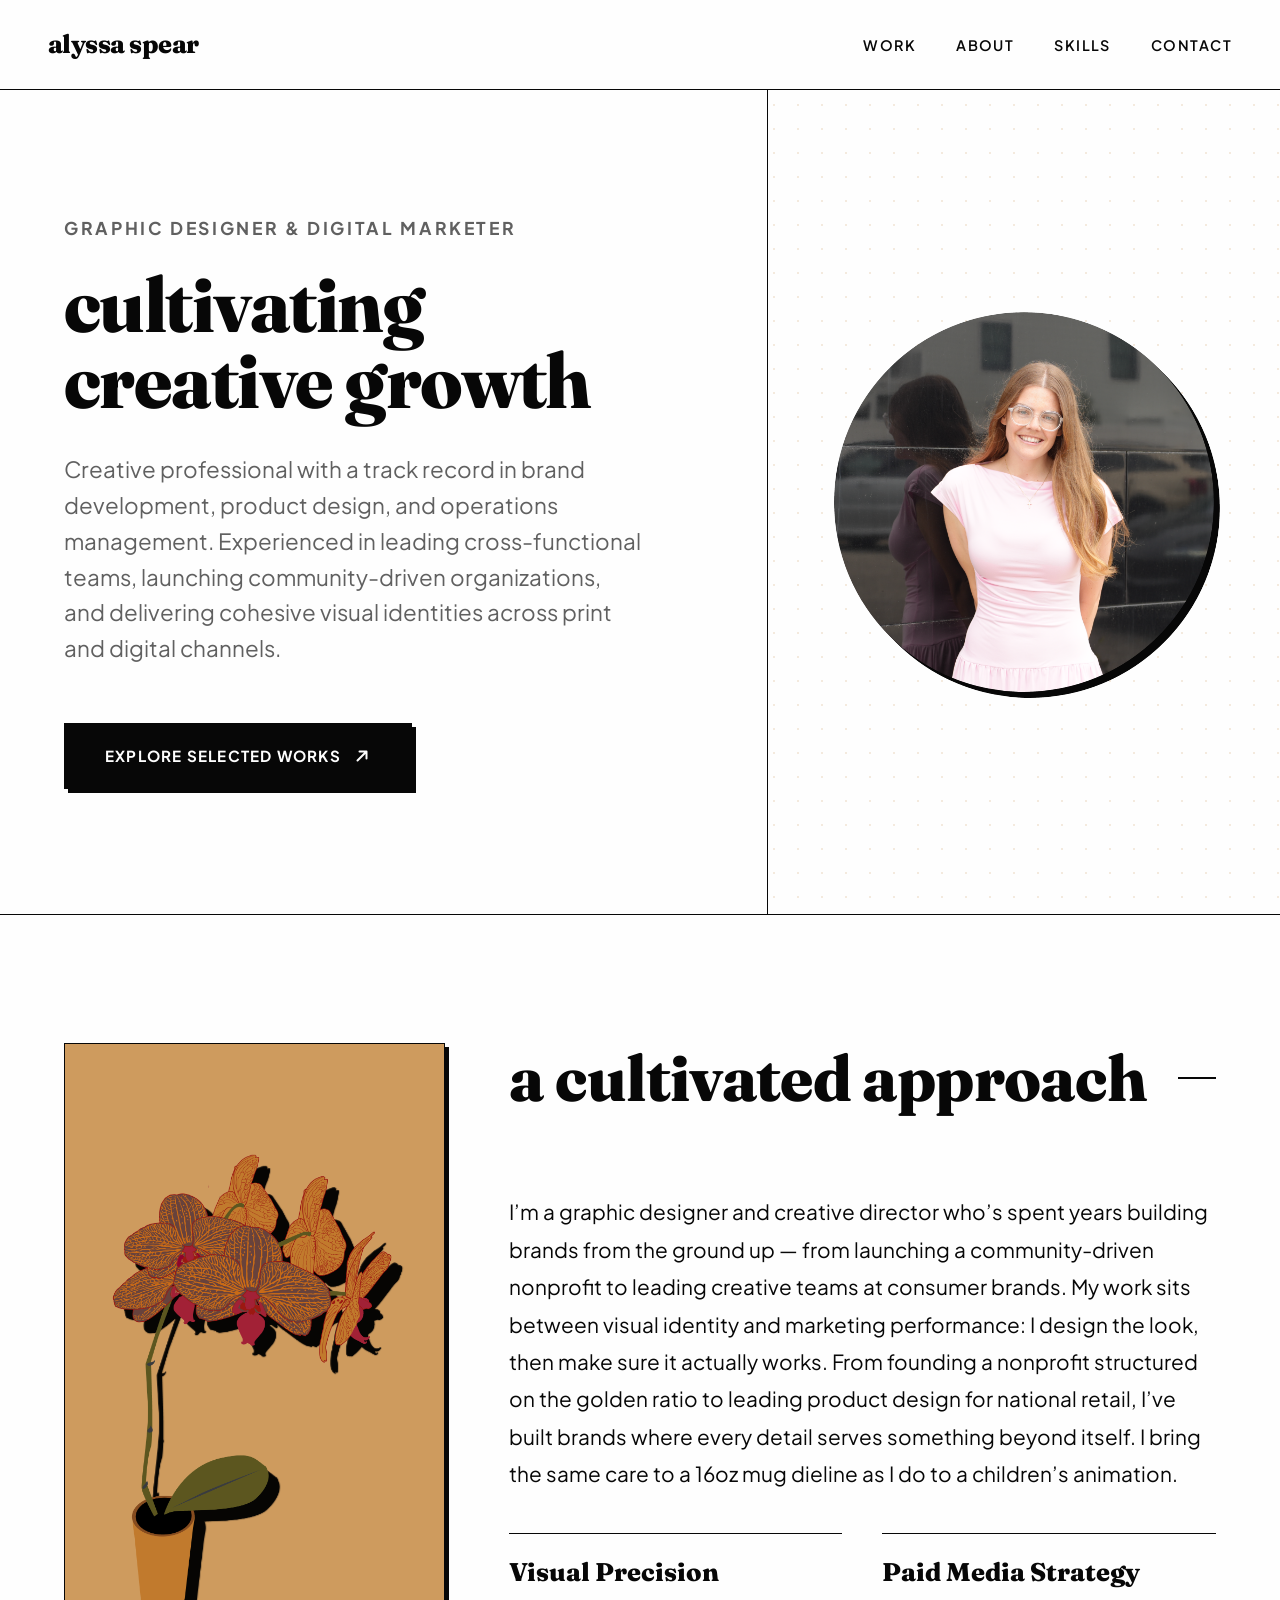
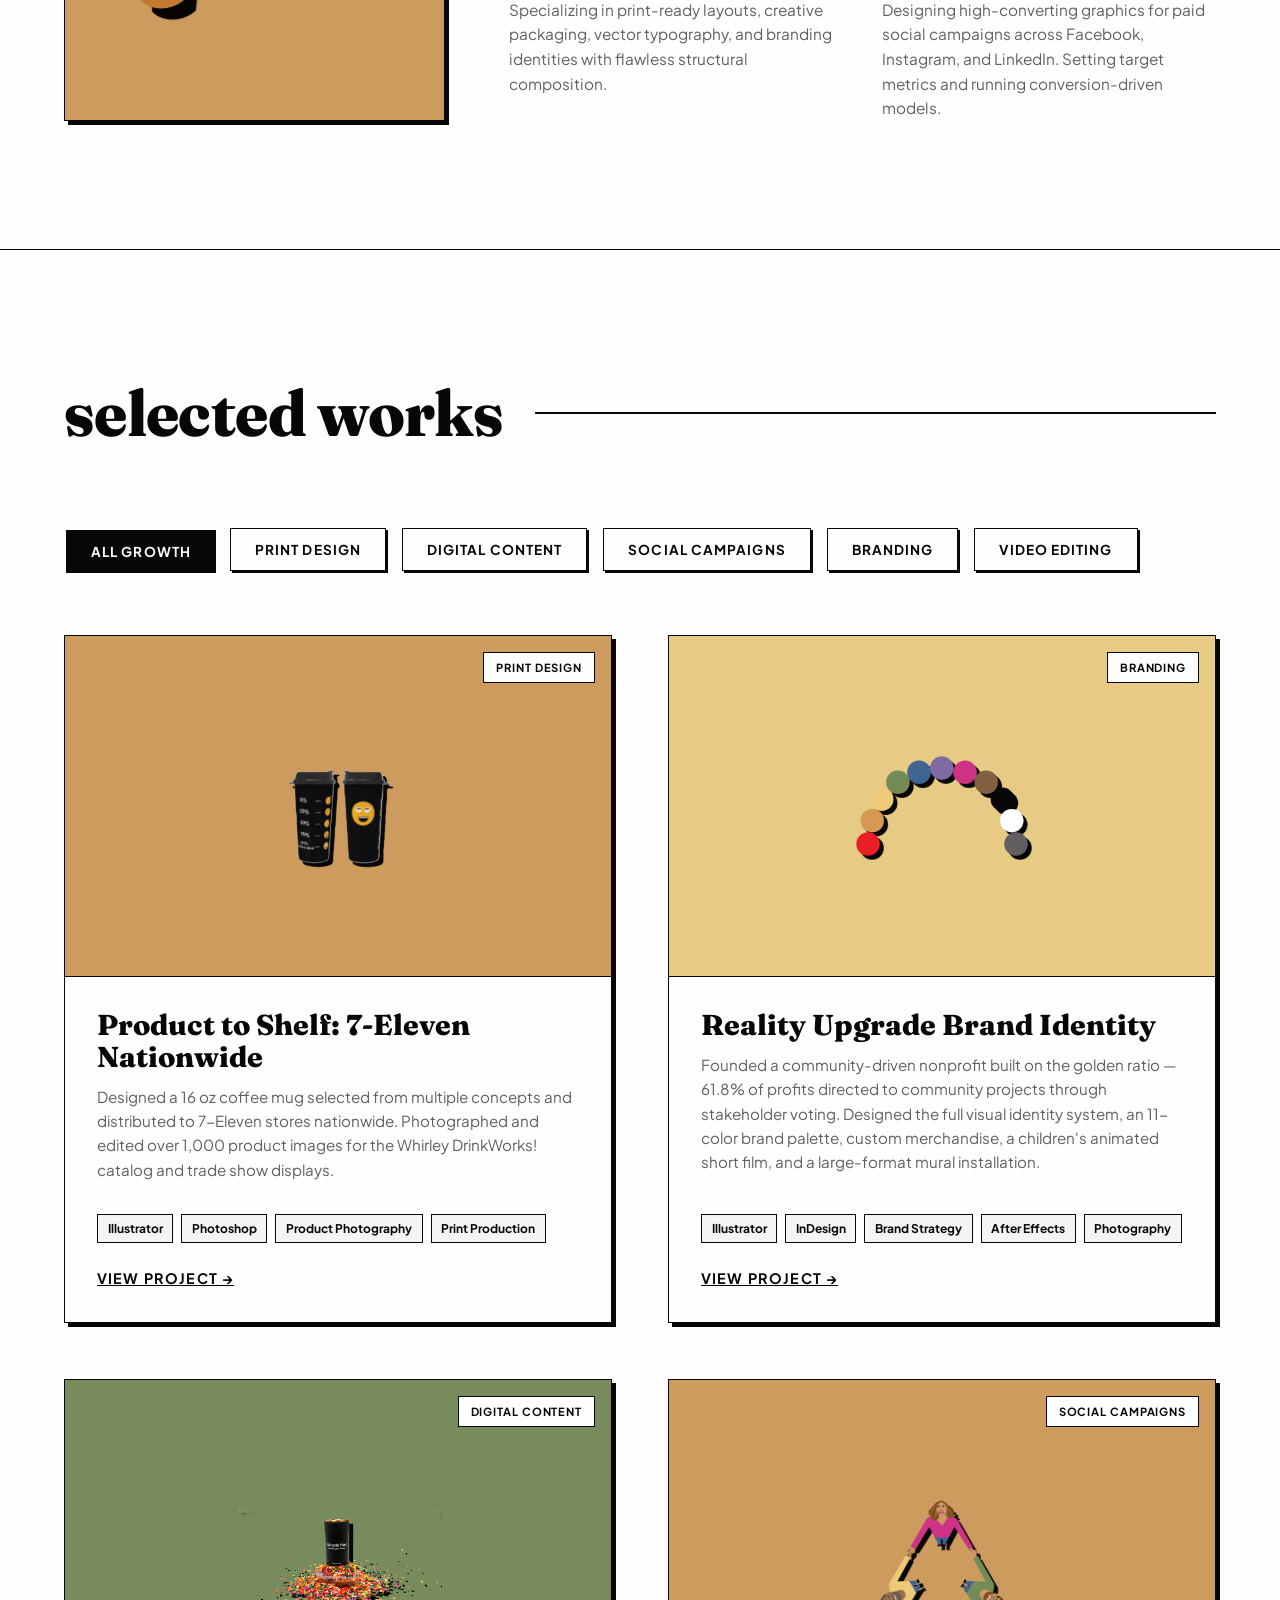
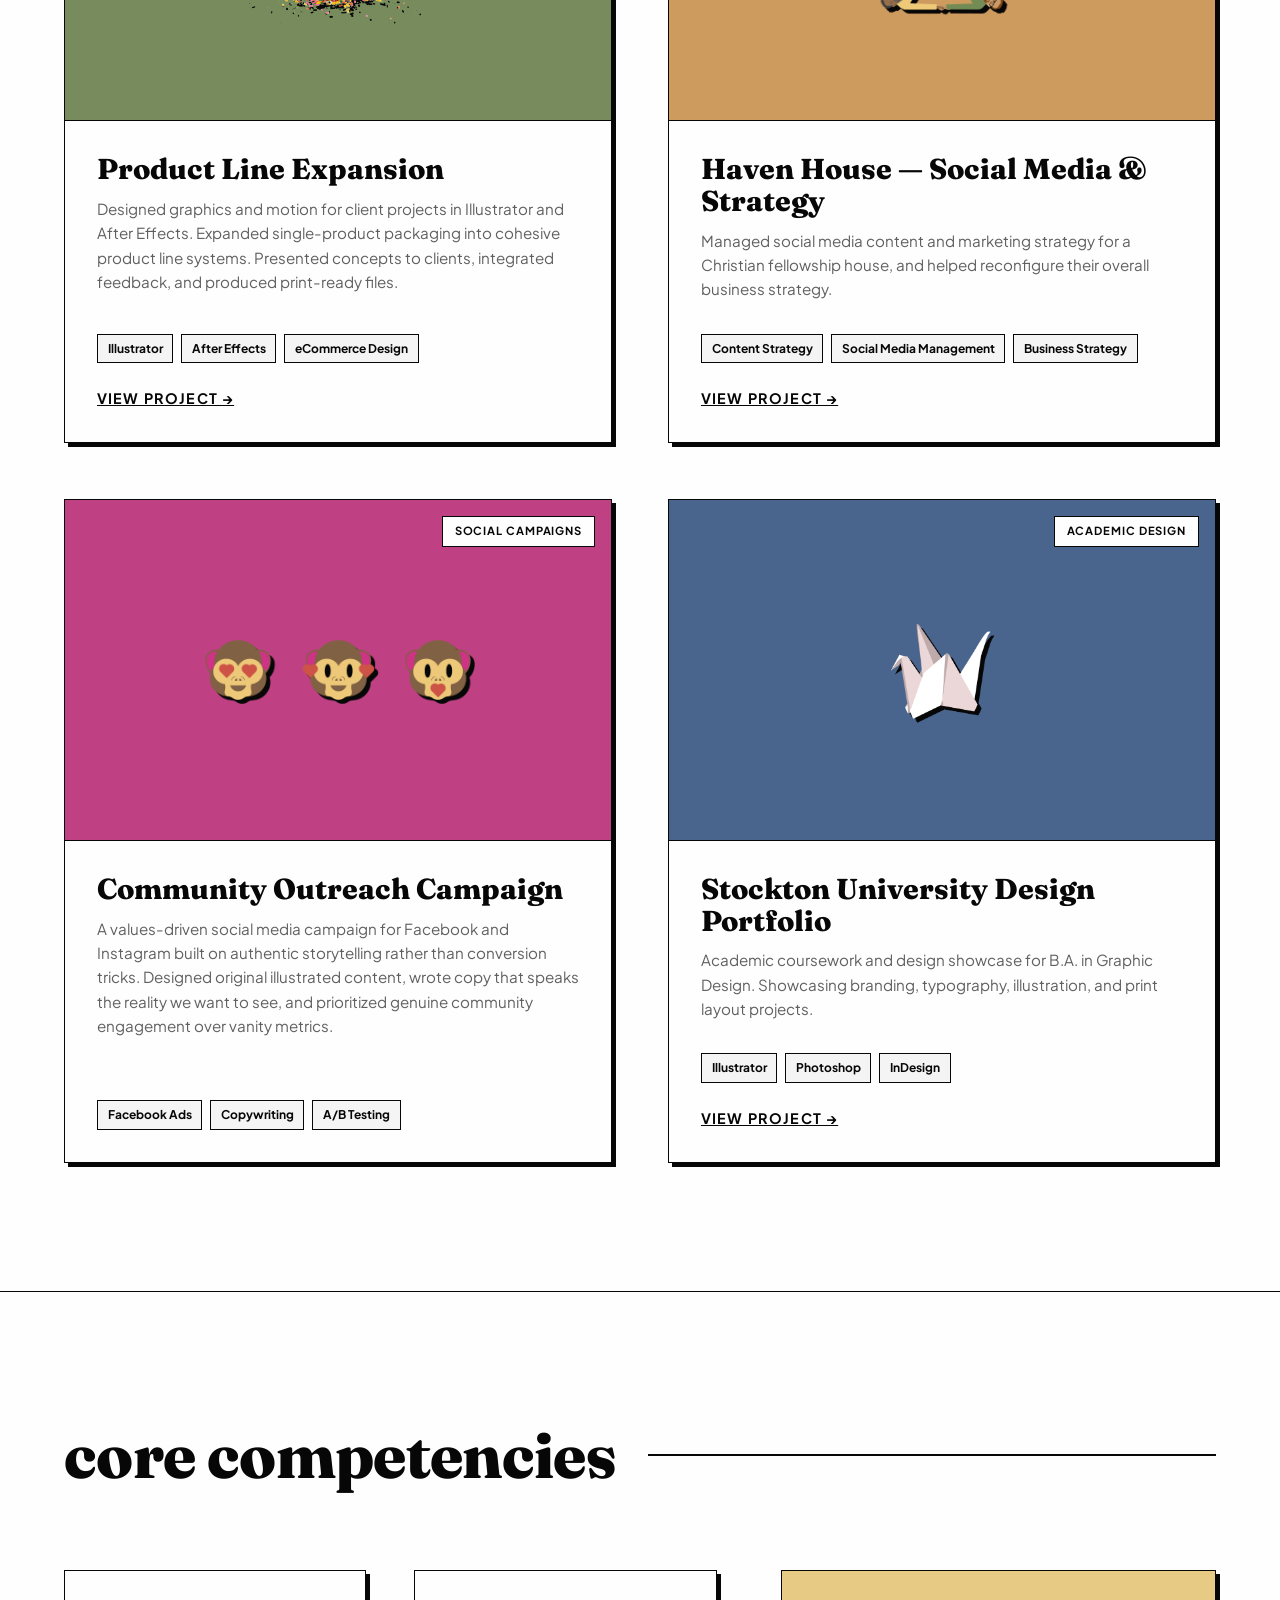
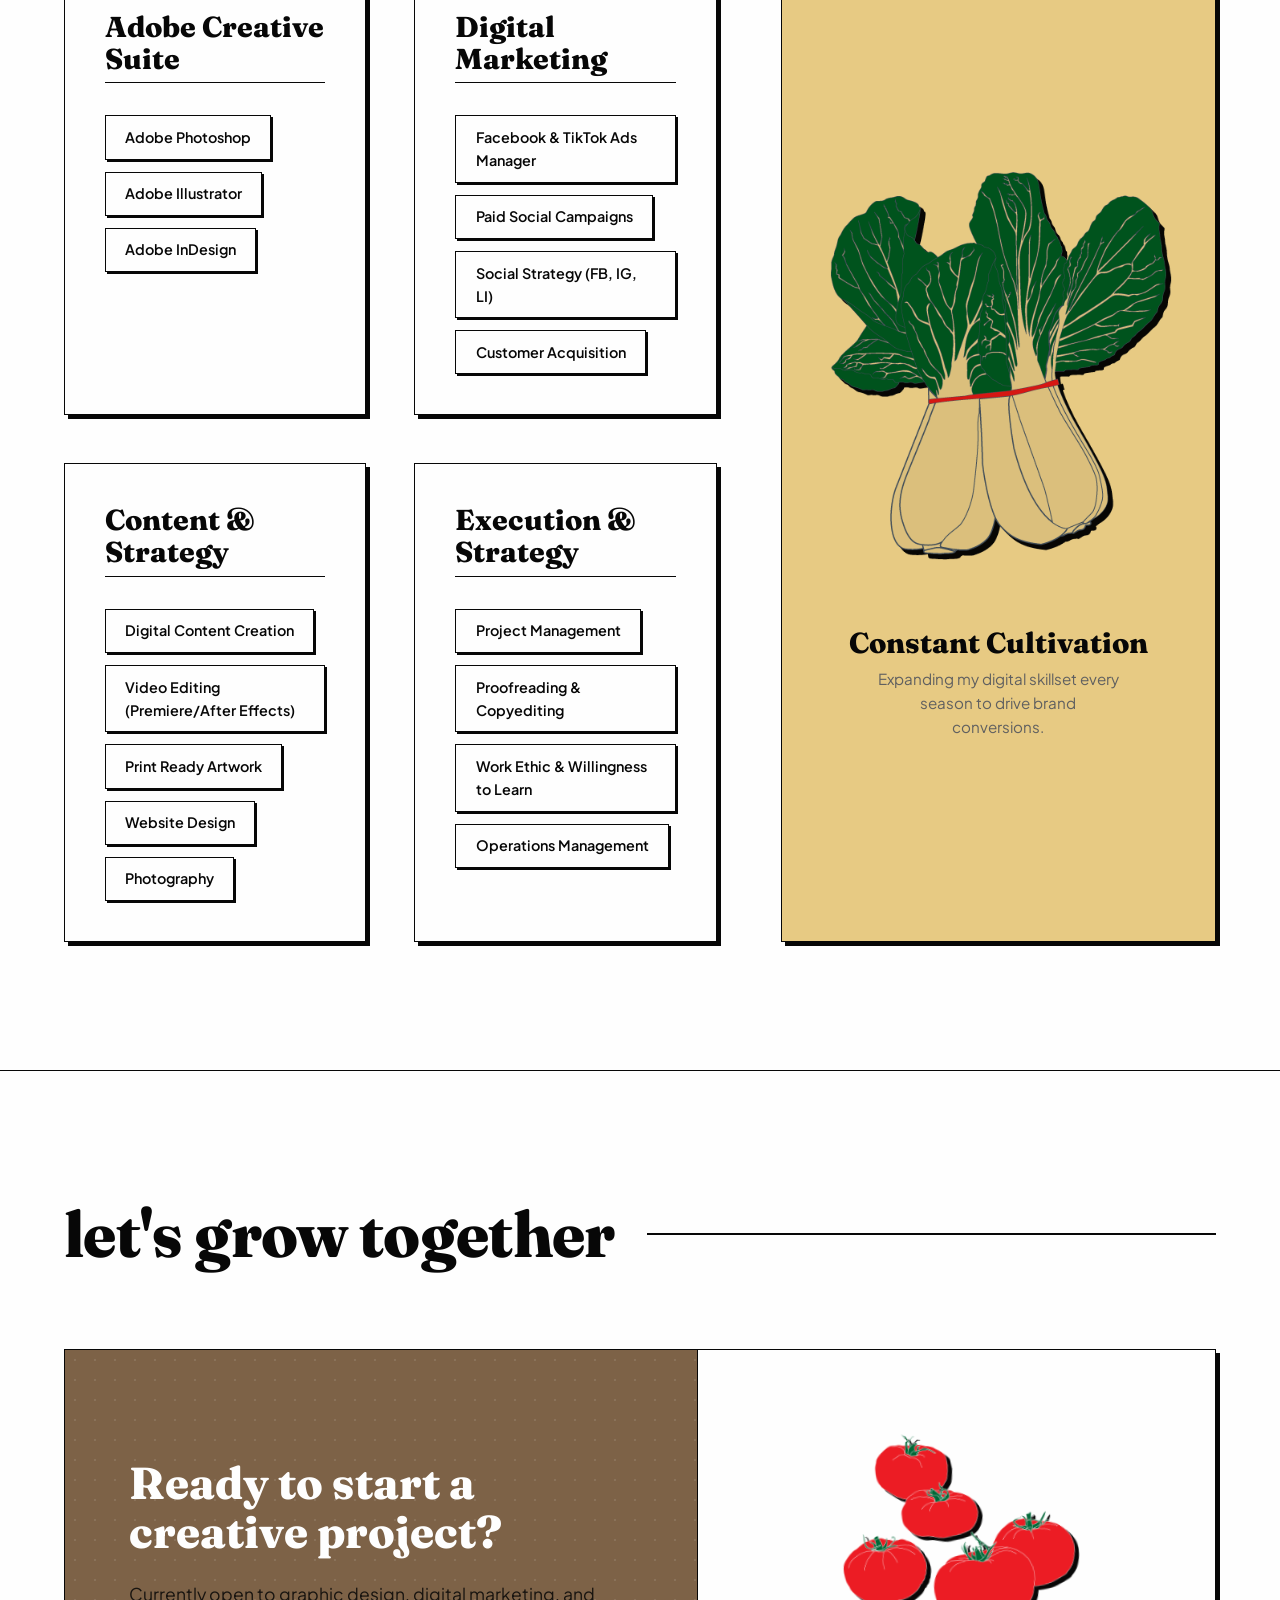
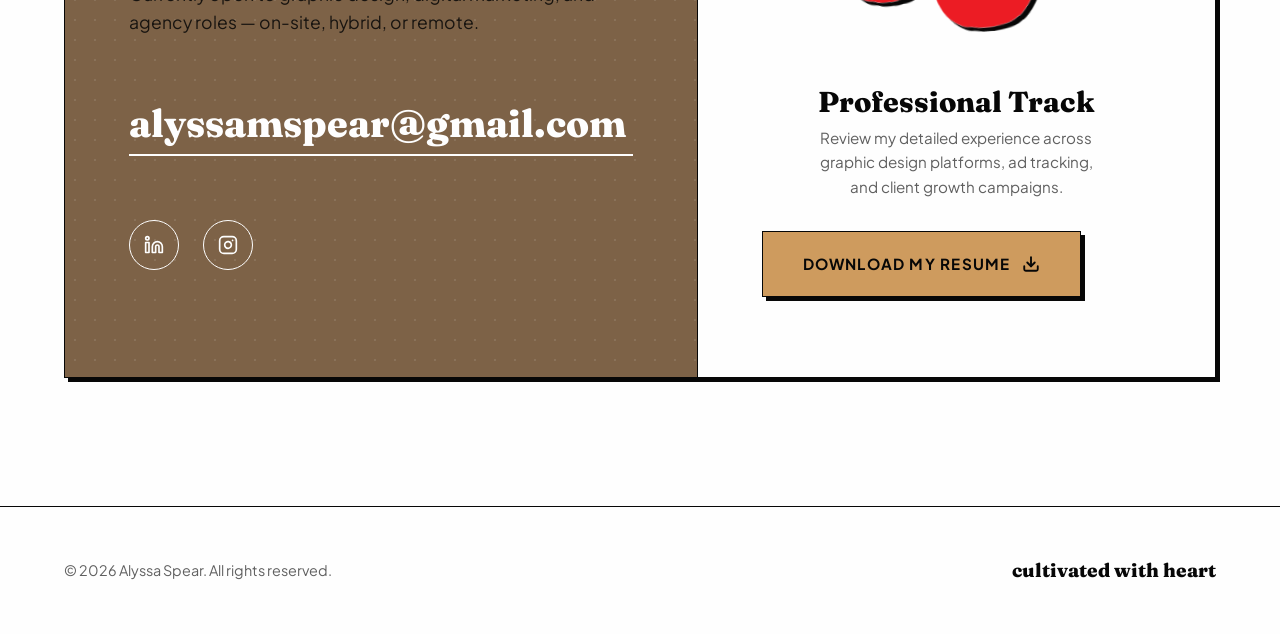
==== index.html @ 59e5ee9f "Update index.html" ====
<!DOCTYPE html>
<html lang="en">
<head>
    <link rel="icon" type="image/png+xml" href="images/favcon_a.png">
    <meta charset="UTF-8">
    <meta name="viewport" content="width=device-width, initial-scale=1.0">
    <title>Alyssa Spear — Graphic Designer & Digital Marketer</title>
    <meta name="description" content="Alyssa Spear is a professional Graphic Designer and Creative Director specializing in Adobe Creative Suite, paid social, brand development, and operations management.">
    <!-- Stylesheet -->
    <link rel="stylesheet" href="styles.css">
</head>
<body>

    <!-- STICKY HEADER -->
    <header class="header">
        <a href="#" class="logo-link" id="logo">
            <span class="logo-text">alyssa spear</span>
        </a>
        <nav>
            <ul class="nav-menu">
                <li><a href="#work" class="nav-link">Work</a></li>
                <li><a href="#about" class="nav-link">About</a></li>
                <li><a href="#skills" class="nav-link">Skills</a></li>
                <li><a href="#contact" class="nav-link">Contact</a></li>
            </ul>
        </nav>
    </header>

    <main>
        
        <!-- HERO / LANDING SECTION -->
        <section class="hero" id="home">
            <div class="hero-content">
                <p class="hero-subtitle">Graphic Designer & Digital Marketer</p>
                <h1 class="hero-title">cultivating creative growth</h1>
                <p class="hero-tagline">
                    Creative professional with a track record in brand development, product design, and operations management. Experienced in leading cross-functional teams, launching community-driven organizations, and delivering cohesive visual identities across print and digital channels.
                </p>
                <a href="#work" class="btn" id="hero-cta-btn">
                    Explore Selected Works
                    <svg width="18" height="18" viewBox="0 0 18 18" fill="none" xmlns="http://www.w3.org/2000/svg">
                        <path d="M4.5 13.5L13.5 4.5M13.5 4.5H6.5M13.5 4.5V11.5" stroke="currentColor" stroke-width="2" stroke-linecap="round" stroke-linejoin="round"/>
                    </svg>
                </a>
            </div>
            
            <div class="hero-visual">
                <!-- HERO ILLUSTRATION: Centered Headshot -->
                <img src="images/headshot_may_28th.png" alt="Alyssa Spear Headshot" class="brand-image hero-headshot">
            </div>
        </section>

        <!-- ABOUT SECTION -->
        <section class="section about" id="about">
            <div class="about-graphic-container">
                <!-- SWISS CHARD ILLUSTRATION: Brand Asset -->
                <img src="images/Reality Upgrade/orange_orchid_.png" alt="Orchid botanical illustration" class="brand-image about-orchid">
            </div>
            
            <div class="about-content">
                <div class="section-title-wrap">
                    <h2 class="section-title">a cultivated approach</h2>
                    <div class="section-divider"></div>
                </div>
                <p class="about-bio">
         I’m a graphic designer and creative director who’s spent years building brands from the ground up — from launching a community-driven nonprofit to leading creative teams at consumer brands. My work sits between visual identity and marketing performance: I design the look, then make sure it actually works. From founding a nonprofit structured on the golden ratio to leading product design for national retail, I’ve built brands where every detail serves something beyond itself. I bring the same care to a 16oz mug dieline as I do to a children’s animation.
                </p>
                
                <div class="about-details">
                    <div class="about-pillar">
                        <h3 class="about-pillar-title">Visual Precision</h3>
                        <p>Specializing in print-ready layouts, creative packaging, vector typography, and branding identities with flawless structural composition.</p>
                    </div>
                    <div class="about-pillar">
                        <h3 class="about-pillar-title">Paid Media Strategy</h3>
                        <p>Designing high-converting graphics for paid social campaigns across Facebook, Instagram, and LinkedIn. Setting target metrics and running conversion-driven models.</p>
                    </div>
                </div>
            </div>
        </section>

        <!-- PORTFOLIO/WORK GALLERY SECTION -->
        <section class="section" id="work">
            <div class="section-title-wrap">
                <h2 class="section-title">selected works</h2>
                <div class="section-divider"></div>
            </div>

            <!-- FILTER BUTTONS -->
            <div class="gallery-filters">
                <button class="filter-btn active" data-filter="all">All Growth</button>
                <button class="filter-btn" data-filter="print">Print Design</button>
                <button class="filter-btn" data-filter="digital">Digital Content</button>
                <button class="filter-btn" data-filter="social">Social Campaigns</button>
                <button class="filter-btn" data-filter="branding">Branding</button>
                <button class="filter-btn" data-filter="video">Video Editing</button>
            </div>

            <!-- GALLERY GRID -->
            <div class="portfolio-grid" id="portfolio-grid">
                
                <!-- Project 1: Whirley -->
                <a href="whirley.html" class="project-card" data-category="print">
                    <div class="project-thumbnail-wrap">
                        <span class="project-card-badge">Print Design</span>
                        <div class="project-fallback-img" style="background-color: var(--color-tan);">
                            <img src="images/Whirley/whirley_mugs.png" alt="7-Eleven Whirley Mugs" style="max-height: 140px; width: auto;">
                        </div>
                    </div>
                    <div class="project-meta">
                        <h3 class="project-title">Product to Shelf: 7-Eleven Nationwide</h3>
                        <p class="project-desc">Designed a 16 oz coffee mug selected from multiple concepts and distributed to 7-Eleven stores nationwide. Photographed and edited over 1,000 product images for the Whirley DrinkWorks! catalog and trade show displays.</p>
                        <div class="project-tools">
                            <span class="tool-tag">Illustrator</span>
                            <span class="tool-tag">Photoshop</span>
                            <span class="tool-tag">Product Photography</span>
                            <span class="tool-tag">Print Production</span>
                        </div>
                        <span class="view-project-link">View Project &rarr;</span>
                    </div>
                </a>

                <!-- Project 2: Reality Upgrade -->
                <a href="reality-upgrade.html" class="project-card" data-category="branding">
                    <div class="project-thumbnail-wrap">
                        <span class="project-card-badge">Branding</span>
                        <div class="project-fallback-img" style="background-color: var(--color-gold);">
                            <img src="images/rainbow.png" alt="Rainbow illustration" style="max-height: 100px; width: auto;">
                        </div>
                    </div>
                    <div class="project-meta">
                        <h3 class="project-title">Reality Upgrade Brand Identity</h3>
                        <p class="project-desc">Founded a community-driven nonprofit built on the golden ratio — 61.8% of profits directed to community projects through stakeholder voting. Designed the full visual identity system, an 11-color brand palette, custom merchandise, a children's animated short film, and a large-format mural installation.</p>
                        <div class="project-tools">
                            <span class="tool-tag">Illustrator</span>
                            <span class="tool-tag">InDesign</span>
                            <span class="tool-tag">Brand Strategy</span>
                            <span class="tool-tag">After Effects</span>
                            <span class="tool-tag">Photography</span>
                        </div>
                        <span class="view-project-link">View Project &rarr;</span>
                    </div>
                </a>

                <!-- Project 3: Evergreen -->
                <a href="evergreen.html" class="project-card" data-category="digital">
                    <div class="project-thumbnail-wrap">
                        <span class="project-card-badge">Digital Content</span>
                        <div class="project-fallback-img" style="background-color: var(--color-olive);">
                            <img src="images/Evergreen/Miracle_Hair_.png" alt="Evergreen Miracle Hair Product Packaging" style="max-height: 200px; width: auto;">
                        </div>
                    </div>
                    <div class="project-meta">
                        <h3 class="project-title">Product Line Expansion</h3>
                        <p class="project-desc">Designed graphics and motion for client projects in Illustrator and After Effects. Expanded single-product packaging into cohesive product line systems. Presented concepts to clients, integrated feedback, and produced print-ready files.</p>
                        <div class="project-tools">
                            <span class="tool-tag">Illustrator</span>
                            <span class="tool-tag">After Effects</span>
                            <span class="tool-tag">eCommerce Design</span>
                        </div>
                        <span class="view-project-link">View Project &rarr;</span>
                    </div>
                </a>

                <!-- Project 4: Haven House -->
                <a href="haven-house.html" class="project-card" data-category="social">
                    <div class="project-thumbnail-wrap">
                        <span class="project-card-badge">Social Campaigns</span>
                        <div class="project-fallback-img" style="background-color: var(--color-tan);">
                            <img src="images/haven-house/hold_hands_haven_house.png" alt="Hand Hold illustration" style="max-height: 160px; width: auto;">
                        </div>
                    </div>
                    <div class="project-meta">
                        <h3 class="project-title">Haven House — Social Media & Strategy</h3>
                        <p class="project-desc">Managed social media content and marketing strategy for a Christian fellowship house, and helped reconfigure their overall business strategy.</p>
                        <div class="project-tools">
                            <span class="tool-tag">Content Strategy</span>
                            <span class="tool-tag">Social Media Management</span>
                            <span class="tool-tag">Business Strategy</span>
                        </div>
                        <span class="view-project-link">View Project &rarr;</span>
                    </div>
                </a>

                <!-- Project 5: Community Campaign Series -->
                <div class="project-card" data-category="social">
                    <div class="project-thumbnail-wrap">
                        <span class="project-card-badge">Social Campaigns</span>
                        <div class="project-fallback-img" style="background-color: var(--color-magenta);">
                            <img src="images/Reality Upgrade/3_wisest_monkeys.png" alt="3_wisest_monkeys illustration" style="max-height: 60px; width: auto;">
                        </div>
                    </div>
                    <div class="project-meta">
                        <h3 class="project-title">Community Outreach Campaign</h3>
                        <p class="project-desc">A values-driven social media campaign for Facebook and Instagram built on authentic storytelling rather than conversion tricks. Designed original illustrated content, wrote copy that speaks the reality we want to see, and prioritized genuine community engagement over vanity metrics.</p>
                        <div class="project-tools">
                            <span class="tool-tag">Facebook Ads</span>
                            <span class="tool-tag">Copywriting</span>
                            <span class="tool-tag">A/B Testing</span>
                        </div>
                    </div>
                </div>

                <!-- Project 6: Stockton University -->
                <a href="stockton.html" class="project-card" data-category="print">
                    <div class="project-thumbnail-wrap">
                        <span class="project-card-badge">Academic Design</span>
                        <div class="project-fallback-img" style="background-color: var(--color-blue);">
                            <img src="images/stockton/crane_sweatshirt_small_2.png" alt="Crane illustration" style="max-height: 140px; width: auto;">
                        </div>
                    </div>
                    <div class="project-meta">
                        <h3 class="project-title">Stockton University Design Portfolio</h3>
                        <p class="project-desc">Academic coursework and design showcase for B.A. in Graphic Design. Showcasing branding, typography, illustration, and print layout projects.</p>
                        <div class="project-tools">
                            <span class="tool-tag">Illustrator</span>
                            <span class="tool-tag">Photoshop</span>
                            <span class="tool-tag">InDesign</span>
                        </div>
                        <span class="view-project-link">View Project &rarr;</span>
                    </div>
                </a>

            </div>
        </section>

        <!-- SKILLS SECTION -->
        <section class="section" id="skills">
            <div class="section-title-wrap">
                <h2 class="section-title">core competencies</h2>
                <div class="section-divider"></div>
            </div>
            
            <div class="skills-container">
                <div class="skills-main-grid">
                    
                    <!-- Adobe Creative Suite -->
                    <div class="skill-category">
                        <h3 class="skill-cat-title">Adobe Creative Suite</h3>
                        <div class="skills-tag-list">
                            <span class="tool-tag skill-badge">Adobe Photoshop</span>
                            <span class="tool-tag skill-badge">Adobe Illustrator</span>
                            <span class="tool-tag skill-badge">Adobe InDesign</span>
                        </div>
                    </div>

                    <!-- Paid Media & Marketing -->
                    <div class="skill-category">
                        <h3 class="skill-cat-title">Digital Marketing</h3>
                        <div class="skills-tag-list">
                            <span class="tool-tag skill-badge">Facebook & TikTok Ads Manager</span>
                            <span class="tool-tag skill-badge">Paid Social Campaigns</span>
                            <span class="tool-tag skill-badge">Social Strategy (FB, IG, LI)</span>
                            <span class="tool-tag skill-badge">Customer Acquisition</span>
                        </div>
                    </div>

                    <!-- Content & Media -->
                    <div class="skill-category">
                        <h3 class="skill-cat-title">Content & Strategy</h3>
                        <div class="skills-tag-list">
                            <span class="tool-tag skill-badge">Digital Content Creation</span>
                            <span class="tool-tag skill-badge">Video Editing (Premiere/After Effects)</span>
                            <span class="tool-tag skill-badge">Print Ready Artwork</span>
                            <span class="tool-tag skill-badge">Website Design</span>
                            <span class="tool-tag skill-badge">Photography</span>
                        </div>
                    </div>

                    <!-- Workflow & Mindset -->
                    <div class="skill-category">
                        <h3 class="skill-cat-title">Execution & Strategy</h3>
                        <div class="skills-tag-list">
                            <span class="tool-tag skill-badge">Project Management</span>
                            <span class="tool-tag skill-badge">Proofreading & Copyediting</span>
                            <span class="tool-tag skill-badge">Work Ethic & Willingness to Learn</span>
                            <span class="tool-tag skill-badge">Operations Management</span>
                        </div>
                    </div>

                </div>

                <div class="skills-sidebar-graphic">
                    <!-- PALETTE ARCH ILLUSTRATION: Brand Asset -->
                    <img src="images/Reality Upgrade/bok-choy.png" alt="Bok Choy" class="brand-image skills-palette-img">
                    <h4 style="font-family: var(--font-heading); font-size: 1.8rem; font-weight: 800; margin-top: 2rem; color: var(--color-black);">Constant Cultivation</h4>
                    <p style="margin-top: 0.5rem; font-size: 0.95rem; max-width: 250px; color: var(--color-gray);">Expanding my digital skillset every season to drive brand conversions.</p>
                </div>
            </div>
        </section>

        <!-- CONTACT SECTION -->
        <section class="section" id="contact" style="border-bottom: none;">
            <div class="section-title-wrap">
                <h2 class="section-title">let's grow together</h2>
                <div class="section-divider"></div>
            </div>
            
            <div class="contact-container">
                <!-- Left Panel: Info & Links -->
                <div class="contact-info-panel">
                    <h3 class="contact-cta">Ready to start a creative project?</h3>
                    <p class="contact-sub-cta">Currently open to graphic design, digital marketing, and agency roles — on-site, hybrid, or remote.</p>
                    
                    <a href="mailto:alyssamspear@gmail.com" class="contact-email-link" id="contact-email">alyssamspear@gmail.com</a>
                    
                    <div class="social-bar">
                        <a href="https://www.linkedin.com/in/alyssa-spear-a163aba9/" target="_blank" class="social-circle-link" aria-label="LinkedIn">
                            <svg width="20" height="20" viewBox="0 0 24 24" fill="none" stroke="currentColor" stroke-width="2" stroke-linecap="round" stroke-linejoin="round">
                                <path d="M16 8a6 6 0 0 1 6 6v7h-4v-7a2 2 0 0 0-2-2 2 2 0 0 0-2 2v7h-4v-7a6 6 0 0 1 6-6z"/>
                                <rect x="2" y="9" width="4" height="12"/>
                                <circle cx="4" cy="4" r="2"/>
                            </svg>
                        </a>
                        <a href="https://www.instagram.com/_alyssa_spear_/" target="_blank" class="social-circle-link" aria-label="Instagram">
                            <svg width="20" height="20" viewBox="0 0 24 24" fill="none" stroke="currentColor" stroke-width="2" stroke-linecap="round" stroke-linejoin="round">
                                <rect x="2" y="2" width="20" height="20" rx="5" ry="5"/>
                                <path d="M16 11.37A4 4 0 1 1 12.63 8 4 4 0 0 1 16 11.37z"/>
                                <line x1="17.5" y1="6.5" x2="17.51" y2="6.5"/>
                            </svg>
                        </a>
                    </div>
                </div>

                <!-- Right Panel: Resume Download & Tomatoes Art -->
                <div class="contact-resume-panel">
                    <!-- TOMATOES ILLUSTRATION: Brand Asset -->
                    <img src="images/tomatoes.png" alt="Tomatoes illustration" class="brand-image contact-tomatoes-img">

                    <h4 style="font-family: var(--font-heading); font-size: 1.8rem; font-weight: 800; margin-top: 1rem; margin-bottom: 0.5rem; color: var(--color-black);">Professional Track</h4>
                    <p style="color: var(--color-gray); margin-bottom: 2rem; max-width: 280px; font-size: 0.95rem;">Review my detailed experience across graphic design platforms, ad tracking, and client growth campaigns.</p>
                    
                    <a href="Alyssa_Spear_Resume.pdf" download class="btn" style="background-color: var(--color-tan); color: var(--color-black);" id="resume-download-btn">
                        Download My Resume
                        <svg width="18" height="18" viewBox="0 0 24 24" fill="none" stroke="currentColor" stroke-width="2.5" stroke-linecap="round" stroke-linejoin="round">
                            <path d="M21 15v4a2 2 0 0 1-2 2H5a2 2 0 0 1-2-2v-4"/>
                            <polyline points="7 10 12 15 17 10"/>
                            <line x1="12" y1="15" x2="12" y2="3"/>
                        </svg>
                    </a>
                </div>
            </div>
        </section>

    </main>

    <!-- FOOTER SIGNATURE -->
    <footer style="border-top: var(--border-main); background: var(--color-bg);">
        <div class="footer-wrap">
            <p class="footer-copy">&copy; <span id="current-year"></span> Alyssa Spear. All rights reserved.</p>
            <span class="footer-signature">cultivated with heart</span>
        </div>
    </footer>

    <!-- Script for Dynamic Filtering & Skills Progress -->
    <script src="script.js"></script>
</body>
</html>
---- styles.css ----
/* Import Premium Google Fonts */
@import url('https://fonts.googleapis.com/css2?family=Fraunces:ital,opsz,wght@0,9..144,200..800;1,9..144,200..800&family=Plus+Jakarta+Sans:ital,wght@0,200..800;1,200..800&display=swap');

:root {
    /* Brand Colors - 11 Color Palette */
    --color-bg: #fefefe;           /* Airy white background */
    --color-black: #070707;        /* Deep ink black */
    --color-white: #fefefe;        /* Pure white for detailing */
    --color-gray: #606060;         /* Editorial body text */
    
    --color-red: #d83832;          /* Bright red accent */
    --color-tan: #ce9b5e;          /* Tan/caramel grounding */
    --color-gold: #e7ca83;         /* Pale gold highlighting */
    --color-olive: #788b5c;        /* Olive green leaf base */
    --color-blue: #49648d;         /* Steel blue backdrop */
    --color-purple: #7c6b9d;       /* Muted purple flower fill */
    --color-magenta: #bf4184;      /* Magenta pop */
    --color-brown: #7d6247;        /* Branch/wood brown */
    
    /* Typography */
    --font-heading: 'Fraunces', Georgia, serif;
    --font-body: 'Plus Jakarta Sans', -apple-system, sans-serif;
    
    /* Layout & Shadow Tokens */
    --border-width: 1.5px;
    --border-main: var(--border-width) solid var(--color-black);
    --shadow-flat: 4px 4px 0px 0px var(--color-black);
    --shadow-flat-hover: 7px 7px 0px 0px var(--color-black);
    --shadow-flat-active: 1px 1px 0px 0px var(--color-black);
    
    /* Transitions */
    --transition-base: all 0.4s cubic-bezier(0.16, 1, 0.3, 1);
    --transition-fast: all 0.2s cubic-bezier(0.16, 1, 0.3, 1);
}

/* Base Styles */
* {
    box-sizing: border-box;
    margin: 0;
    padding: 0;
}

html {
    scroll-behavior: smooth;
    background-color: var(--color-bg);
    color: var(--color-black);
    font-family: var(--font-body);
    font-size: 16px;
    -webkit-font-smoothing: antialiased;
}

body {
    overflow-x: hidden;
    line-height: 1.6;
}

/* Typography Utilities */
h1, h2, h3, h4 {
    font-family: var(--font-heading);
    font-weight: 700;
    line-height: 1.1;
}

p {
    font-family: var(--font-body);
    font-weight: 400;
    color: var(--color-gray);
    font-size: clamp(0.95rem, 1.2vw, 1.1rem);
}

a {
    color: inherit;
    text-decoration: none;
    transition: var(--transition-fast);
}

/* Sticky Header */
.header {
    position: sticky;
    top: 0;
    z-index: 100;
    background: rgba(254, 254, 254, 0.95);
    backdrop-filter: blur(8px);
    border-bottom: var(--border-main);
    padding: 1.5rem 3rem;
    display: flex;
    justify-content: space-between;
    align-items: center;
}

@media (max-width: 768px) {
    .header {
        padding: 1rem 1.5rem;
    }
}

.logo-link {
    display: flex;
    align-items: center;
    gap: 0.5rem;
}

.logo-text {
    font-family: var(--font-heading);
    font-size: 1.6rem;
    font-weight: 800;
    letter-spacing: -0.02em;
}

.nav-menu {
    display: flex;
    gap: 2.5rem;
    list-style: none;
}

@media (max-width: 768px) {
    .nav-menu {
        gap: 1.2rem;
    }
}

.nav-link {
    font-family: var(--font-body);
    font-weight: 600;
    font-size: 0.9rem;
    text-transform: uppercase;
    letter-spacing: 0.1em;
    position: relative;
    padding-bottom: 0.25rem;
}

.nav-link::after {
    content: '';
    position: absolute;
    width: 100%;
    transform: scaleX(0);
    height: 1.5px;
    bottom: 0;
    left: 0;
    background-color: var(--color-black);
    transform-origin: bottom right;
    transition: transform 0.25s ease-out;
}

.nav-link:hover::after {
    transform: scaleX(1);
    transform-origin: bottom left;
}

/* Custom Interactive SVGs Styling */
.botanical-svg {
    width: 100%;
    height: auto;
    display: block;
}

/* Vector detail animations */
.vector-stem {
    stroke-dasharray: 1000;
    stroke-dashoffset: 0;
    transition: var(--transition-base);
}

.vector-leaf {
    transform-origin: center bottom;
    transition: var(--transition-base);
}

.vector-detail {
    stroke: var(--color-white);
    stroke-width: 1px;
    fill: none;
}

/* Hover rotation of leaves inside vector SVGs */
.svg-interactive-trigger:hover .vector-leaf {
    transform: rotate(3deg);
}

.svg-interactive-trigger:hover .vector-leaf:nth-child(even) {
    transform: rotate(-3deg);
}

/* Container Structure */
.section {
    padding: 8rem 4rem;
    border-bottom: var(--border-main);
    position: relative;
}

@media (max-width: 768px) {
    .section {
        padding: 5rem 1.5rem;
    }
}

.section-title-wrap {
    margin-bottom: 5rem;
    display: flex;
    align-items: center;
    gap: 2rem;
}

.section-title {
    font-size: clamp(2.5rem, 5vw, 4rem);
    font-weight: 800;
    letter-spacing: -0.01em;
}

.section-divider {
    height: 1.5px;
    background: var(--color-black);
    flex-grow: 1;
}

/* Hero Section */
.hero {
    display: grid;
    grid-template-columns: 1.2fr 0.8fr;
    min-height: calc(100vh - 75px);
    padding: 0;
    border-bottom: var(--border-main);
}

@media (max-width: 1024px) {
    .hero {
        grid-template-columns: 1fr;
    }
}

.hero-content {
    padding: 6rem 4rem;
    display: flex;
    flex-direction: column;
    justify-content: center;
    border-right: var(--border-main);
}

@media (max-width: 1024px) {
    .hero-content {
        border-right: none;
        border-bottom: var(--border-main);
        padding: 4rem 1.5rem;
    }
}

.hero-subtitle {
    font-family: var(--font-body);
    font-size: clamp(0.9rem, 1.5vw, 1.1rem);
    font-weight: 700;
    text-transform: uppercase;
    letter-spacing: 0.15em;
    color: var(--color-gray);
    margin-bottom: 1.5rem;
}

.hero-title {
    font-size: clamp(3.5rem, 6vw, 5.5rem);
    font-weight: 800;
    letter-spacing: -0.02em;
    line-height: 1;
    margin-bottom: 2rem;
}

.hero-tagline {
    font-family: var(--font-body);
    font-size: clamp(1.1rem, 2vw, 1.4rem);
    color: var(--color-gray);
    margin-bottom: 3.5rem;
    max-width: 580px;
}

/* Neobrutalist Solid Buttons */
.btn {
    display: inline-flex;
    align-items: center;
    justify-content: center;
    gap: 0.75rem;
    background: var(--color-black);
    color: var(--color-white);
    font-family: var(--font-body);
    font-weight: 700;
    font-size: 0.95rem;
    text-transform: uppercase;
    letter-spacing: 0.08em;
    padding: 1.25rem 2.5rem;
    border: var(--border-main);
    box-shadow: var(--shadow-flat);
    cursor: pointer;
    align-self: flex-start;
    transition: var(--transition-fast);
}

.btn:hover {
    transform: translate(-3px, -3px);
    box-shadow: var(--shadow-flat-hover);
}

.btn:active {
    transform: translate(3px, 3px);
    box-shadow: var(--shadow-flat-active);
}

.hero-visual {
    background: var(--color-bg);
    display: flex;
    align-items: center;
    justify-content: center;
    padding: 4rem;
    position: relative;
    overflow: hidden;
}

.hero-visual::before {
    content: '';
    position: absolute;
    width: 140%;
    height: 140%;
    background-image: radial-gradient(var(--color-tan) 1.5px, transparent 1.5px);
    background-size: 24px 24px;
    opacity: 0.2;
    z-index: 0;
}



/* About Section */
.about {
    display: grid;
    grid-template-columns: 0.7fr 1.3fr;
    gap: 4rem;
}

@media (max-width: 1024px) {
    .about {
        grid-template-columns: 1fr;
        gap: 3rem;
    }
}

.about-orchid {
    transform: scale(2.8) translateX(-8%);
}

.about-orchid.brand-image:hover {
    transform: scale(2.85) translateX(-8%) rotate(1deg);
}


.about-graphic-container {
    border: var(--border-main);
    box-shadow: var(--shadow-flat);
    background: var(--color-tan);
    padding: 3rem;
    display: flex;
    align-items: center;
    justify-content: center;
    position: relative;
    overflow: hidden;
}

.about-content {
    display: flex;
    flex-direction: column;
    justify-content: center;
}

.about-bio {
    font-size: clamp(1.1rem, 1.8vw, 1.3rem);
    line-height: 1.8;
    color: var(--color-black);
    margin-bottom: 2.5rem;
}

.about-details {
    display: grid;
    grid-template-columns: 1fr 1fr;
    gap: 2.5rem;
}

@media (max-width: 640px) {
    .about-details {
        grid-template-columns: 1fr;
    }
}

.about-pillar {
    border-top: var(--border-main);
    padding-top: 1.5rem;
}

.about-pillar-title {
    font-family: var(--font-heading);
    font-size: 1.6rem;
    font-weight: 800;
    margin-bottom: 0.75rem;
}

/* Filterable Portfolio Gallery */
.gallery-filters {
    display: flex;
    flex-wrap: wrap;
    gap: 1rem;
    margin-bottom: 4rem;
}

.filter-btn {
    font-family: var(--font-body);
    font-weight: 700;
    font-size: 0.85rem;
    text-transform: uppercase;
    letter-spacing: 0.08em;
    padding: 0.75rem 1.5rem;
    border: var(--border-main);
    background: var(--color-white);
    color: var(--color-black);
    cursor: pointer;
    box-shadow: 2px 2px 0px 0px var(--color-black);
    transition: var(--transition-fast);
}

.filter-btn:hover {
    transform: translate(-1px, -1px);
    box-shadow: 3px 3px 0px 0px var(--color-black);
}

.filter-btn.active {
    background: var(--color-black);
    color: var(--color-white);
    box-shadow: none;
    transform: translate(2px, 2px);
}

.portfolio-grid {
    display: grid;
    grid-template-columns: repeat(auto-fill, minmax(350px, 1fr));
    gap: 3.5rem;
}

@media (max-width: 480px) {
    .portfolio-grid {
        grid-template-columns: 1fr;
    }
}

.project-card {
    border: var(--border-main);
    box-shadow: 4px 4px 0px 0px var(--color-black);
    background: var(--color-white);
    display: flex;
    flex-direction: column;
    overflow: hidden;
    transition: var(--transition-base);
}

.project-card:hover {
    transform: translate(-4px, -4px);
    box-shadow: 7px 7px 0px 0px var(--color-black);
}

.project-thumbnail-wrap {
    position: relative;
    border-bottom: var(--border-main);
    overflow: hidden;
    aspect-ratio: 16 / 10;
    display: flex;
    align-items: center;
    justify-content: center;
    background: var(--color-bg);
}

/* Fallback geometric illustration boxes for thumbnails since we are minimal and vector-focused */
.project-fallback-img {
    width: 100%;
    height: 100%;
    display: flex;
    align-items: center;
    justify-content: center;
    padding: 2rem;
    position: relative;
    transition: var(--transition-base);
}

.project-card:hover .project-fallback-img {
    transform: scale(1.03);
}

.project-fallback-img img {
    filter: drop-shadow(4px 4px 0px var(--color-black));
    transition: var(--transition-base);
}

.project-card:hover .project-fallback-img img {
    transform: scale(1.04) rotate(1deg);
    filter: drop-shadow(6px 6px 0px var(--color-black));
}

.project-card-badge {
    position: absolute;
    top: 1rem;
    right: 1rem;
    background: var(--color-white);
    border: var(--border-main);
    padding: 0.35rem 0.75rem;
    font-size: 0.7rem;
    font-weight: 700;
    text-transform: uppercase;
    letter-spacing: 0.08em;
    z-index: 2;
}

.project-meta {
    padding: 2rem;
    display: flex;
    flex-direction: column;
    flex-grow: 1;
}

.project-title {
    font-size: 1.8rem;
    font-weight: 800;
    margin-bottom: 0.75rem;
}

.project-desc {
    font-size: 0.95rem;
    color: var(--color-gray);
    margin-bottom: 2rem;
    flex-grow: 1;
}

.project-tools {
    display: flex;
    flex-wrap: wrap;
    gap: 0.5rem;
}

.tool-tag {
    font-family: var(--font-body);
    font-size: 0.75rem;
    font-weight: 700;
    color: var(--color-black);
    background: rgba(0,0,0,0.04);
    padding: 0.25rem 0.6rem;
    border: 1px solid var(--color-black);
}

/* Skills Grid */
.skills-container {
    display: grid;
    grid-template-columns: 1.2fr 0.8fr;
    gap: 4rem;
}

@media (max-width: 1024px) {
    .skills-container {
        grid-template-columns: 1fr;
    }
}

.skills-main-grid {
    display: grid;
    grid-template-columns: 1fr 1fr;
    gap: 3rem;
}

@media (max-width: 640px) {
    .skills-main-grid {
        grid-template-columns: 1fr;
    }
}

.skill-category {
    border: var(--border-main);
    box-shadow: var(--shadow-flat);
    padding: 2.5rem;
    background: var(--color-white);
}

.skill-cat-title {
    font-family: var(--font-heading);
    font-size: 1.8rem;
    font-weight: 800;
    margin-bottom: 2rem;
    padding-bottom: 0.5rem;
    border-bottom: var(--border-main);
}

.skills-tag-list {
    display: flex;
    flex-wrap: wrap;
    gap: 0.75rem;
    margin-top: 1rem;
}

.skill-badge {
    background: var(--color-white);
    color: var(--color-black);
    font-family: var(--font-body);
    font-size: 0.9rem;
    font-weight: 600;
    padding: 0.6rem 1.2rem;
    border: var(--border-main);
    box-shadow: 2px 2px 0px 0px var(--color-black);
    transition: var(--transition-fast);
    cursor: default;
}

.skill-badge:hover {
    transform: translate(-1px, -1px);
    box-shadow: 3px 3px 0px 0px var(--color-black);
    background: var(--color-tan);
}

.skills-sidebar-graphic {
    border: var(--border-main);
    box-shadow: var(--shadow-flat);
    background: var(--color-gold);
    padding: 4rem 3rem;
    display: flex;
    flex-direction: column;
    align-items: center;
    justify-content: center;
    text-align: center;
}

.skills-sidebar-graphic .botanical-svg {
    max-width: 300px;
    margin-bottom: 2.5rem;
}

/* Contact & Resume */
.contact-container {
    display: grid;
    grid-template-columns: 1.1fr 0.9fr;
    border: var(--border-main);
    box-shadow: var(--shadow-flat);
    overflow: hidden;
}

@media (max-width: 1024px) {
    .contact-container {
        grid-template-columns: 1fr;
    }
}

.contact-info-panel {
    background: var(--color-brown);
    color: var(--color-white);
    padding: 5rem 4rem;
    display: flex;
    flex-direction: column;
    justify-content: center;
    border-right: var(--border-main);
    position: relative;
    overflow: hidden;
}

@media (max-width: 1024px) {
    .contact-info-panel {
        border-right: none;
        border-bottom: var(--border-main);
        padding: 4rem 2rem;
    }
}

.contact-info-panel::before {
    content: '';
    position: absolute;
    width: 100%;
    height: 100%;
    top: 0;
    left: 0;
    background-image: radial-gradient(rgba(254, 254, 254, 0.1) 1.5px, transparent 1.5px);
    background-size: 20px 20px;
}

.contact-info-panel * {
    position: relative;
    z-index: 1;
}

.contact-cta {
    font-size: clamp(2rem, 3.5vw, 3rem);
    font-weight: 800;
    margin-bottom: 1.5rem;
}
.contact-sub-cta {
    color: var(--color-black);
}



.contact-sub-cta {
    font-size: 1.1rem;
    opacity: 0.85;
    margin-bottom: 3.5rem;
}

.contact-email-link {
    font-family: var(--font-heading);
    font-size: clamp(1.8rem, 3vw, 2.5rem);
    font-weight: 800;
    border-bottom: 2px solid var(--color-white);
    display: inline-block;
    margin-bottom: 4rem;
}

.contact-email-link:hover {
    color: var(--color-gold);
    border-color: var(--color-gold);
}

.social-bar {
    display: flex;
    gap: 1.5rem;
}

.social-circle-link {
    width: 50px;
    height: 50px;
    border-radius: 50%;
    border: var(--border-width) solid var(--color-white);
    display: flex;
    align-items: center;
    justify-content: center;
    background: transparent;
    transition: var(--transition-fast);
}

.social-circle-link:hover {
    background: var(--color-white);
    color: var(--color-brown);
    transform: scale(1.05);
}

.contact-resume-panel {
    background: var(--color-bg);
    padding: 5rem 4rem;
    display: flex;
    flex-direction: column;
    justify-content: center;
    align-items: center;
    text-align: center;
}

@media (max-width: 1024px) {
    .contact-resume-panel {
        padding: 4rem 2rem;
    }
}

.contact-resume-panel .botanical-svg {
    max-width: 160px;
    margin-bottom: 2.5rem;
}

/* Footer Signature */
.footer-wrap {
    padding: 3rem 4rem;
    display: flex;
    justify-content: space-between;
    align-items: center;
}

@media (max-width: 768px) {
    .footer-wrap {
        flex-direction: column;
        gap: 1.5rem;
        text-align: center;
        padding: 2.5rem 1.5rem;
    }
}

.footer-copy {
    font-size: 0.9rem;
}

.footer-signature {
    font-family: var(--font-heading);
    font-size: 1.2rem;
    font-weight: 800;
}

/* ==========================================================================
   Brand Image Collages & Asset Layouts
   ========================================================================== */

.brand-image {
    max-width: 100%;
    height: auto;
    display: block;
    mix-blend-mode: multiply; /* Blends white PNG backgrounds perfectly into sections */
    filter: drop-shadow(4px 4px 0px var(--color-black)); /* Dynamic neobrutalist drop shadow matching shapes */
    transition: var(--transition-base);
    user-select: none;
}

.brand-image:hover {
    transform: scale(1.02) rotate(1deg);
    filter: drop-shadow(6px 6px 0px var(--color-black));
}

/* Hero Headshot Layout */

/* Component Placements */
.about-chard, .about-bokchoy {
    max-height: 380px;
    width: auto;
    filter: drop-shadow(6px 6px 0px var(--color-black));
}

.skills-palette-img {
    max-width: 100%;
    height: auto;
    margin-bottom: 2.5rem;
    filter: drop-shadow(5px 5px 0px var(--color-black));
}

.contact-tomatoes-img, .contact-rose-img {
    max-height: 200px;
    width: auto;
    margin-bottom: 2.5rem;
    transform: rotate(-5deg);
    transition: var(--transition-base);
}

.contact-resume-panel:hover .contact-tomatoes-img,
.contact-resume-panel:hover .contact-rose-img {
    transform: rotate(5deg) scale(1.03);
}

/* Custom Keyframe Animations */

/* Hero Headshot Styling */
.hero-headshot {
    width: 380px;
    max-width: 100%;
    aspect-ratio: 1 / 1;
    object-fit: cover;
    border-radius: 50%;
    filter: drop-shadow(6px 6px 0px var(--color-black));
    mix-blend-mode: normal;
    transition: var(--transition-base);
    position: relative;
    z-index: 2;
}

.hero-headshot:hover {
    transform: scale(1.02);
    filter: drop-shadow(8px 8px 0px var(--color-black));
}

/* Multi-Page Detail Page Layout Styles */
.back-link {
    display: inline-flex;
    align-items: center;
    gap: 0.5rem;
    font-family: var(--font-body);
    font-weight: 700;
    font-size: 0.95rem;
    text-transform: uppercase;
    letter-spacing: 0.08em;
    padding: 0.5rem 1rem;
    border: var(--border-main);
    background: var(--color-white);
    box-shadow: 2px 2px 0px 0px var(--color-black);
    margin-bottom: 3rem;
    transition: var(--transition-fast);
}

.back-link:hover {
    transform: translate(-1px, -1px);
    box-shadow: 3px 3px 0px 0px var(--color-black);
    background: var(--color-tan);
}

.project-details-layout {
    display: grid;
    grid-template-columns: 1.3fr 0.7fr;
    gap: 4rem;
    margin-top: 2rem;
}

@media (max-width: 1024px) {
    .project-details-layout {
        grid-template-columns: 1fr;
        gap: 3rem;
    }
}

.project-details-content {
    display: flex;
    flex-direction: column;
    gap: 2rem;
}

.project-details-sidebar {
    display: flex;
    flex-direction: column;
    gap: 3rem;
}

.sidebar-box {
    border: var(--border-main);
    box-shadow: var(--shadow-flat);
    padding: 2.5rem;
    background: var(--color-white);
}

.sidebar-box-title {
    font-family: var(--font-heading);
    font-size: 1.6rem;
    font-weight: 800;
    margin-bottom: 1.5rem;
    padding-bottom: 0.5rem;
    border-bottom: var(--border-main);
}

.meta-info-list {
    display: flex;
    flex-direction: column;
    gap: 1.2rem;
    list-style: none;
}

.meta-info-item {
    font-family: var(--font-body);
    font-size: 1rem;
    color: var(--color-gray);
}

.meta-info-item strong {
    color: var(--color-black);
    text-transform: uppercase;
    letter-spacing: 0.05em;
    font-size: 0.85rem;
    display: block;
    margin-bottom: 0.2rem;
}

/* Detail Page Photo Gallery Grid */
.detail-gallery-title {
    font-family: var(--font-heading);
    font-size: 2.2rem;
    font-weight: 800;
    margin-top: 4rem;
    margin-bottom: 2rem;
}

.gallery-grid {
    display: grid;
    grid-template-columns: repeat(auto-fill, minmax(280px, 1fr));
    gap: 2rem;
    margin-bottom: 4rem;
}

.gallery-item {
    border: var(--border-main);
    box-shadow: var(--shadow-flat);
    background: var(--color-white);
    aspect-ratio: 4 / 3;
    overflow: hidden;
    position: relative;
    display: flex;
    align-items: center;
    justify-content: center;
    transition: var(--transition-base);
}

.gallery-item img {
    width: 100%;
    height: 100%;
    object-fit: contain;
    background: var(--color-white);
    padding: 12px;
    box-sizing: border-box;
    transition: var(--transition-base);
}

.gallery-item:hover {
    transform: translate(-3px, -3px);
    box-shadow: var(--shadow-flat-hover);
}

.gallery-item:hover img {
    transform: scale(1.05);
}

/* Video Showcase Styling */
.video-showcase {
    border-top: var(--border-main);
    padding-top: 4rem;
    margin-top: 4rem;
}

.video-showcase-title {
    font-family: var(--font-heading);
    font-size: 2.2rem;
    font-weight: 800;
    margin-bottom: 2rem;
}

.video-grid {
    display: grid;
    grid-template-columns: repeat(auto-fill, minmax(320px, 1fr));
    gap: 3rem;
}

@media (max-width: 480px) {
    .video-grid {
        grid-template-columns: 1fr;
    }
}

.video-item {
    border: var(--border-main);
    box-shadow: var(--shadow-flat);
    background: var(--color-white);
    padding: 1.5rem;
    display: flex;
    flex-direction: column;
    gap: 1rem;
    transition: var(--transition-base);
}

.video-item:hover {
    transform: translate(-3px, -3px);
    box-shadow: var(--shadow-flat-hover);
}

.video-embed-wrap {
    position: relative;
    padding-bottom: 56.25%;
    height: 0;
    overflow: hidden;
    border: var(--border-main);
    background: var(--color-black);
}

.video-embed-wrap iframe,
.video-embed-wrap video {
    position: absolute;
    top: 0;
    left: 0;
    width: 100%;
    height: 100%;
    border: 0;
}

.video-title {
    font-family: var(--font-heading);
    font-size: 1.4rem;
    font-weight: 800;
}

.video-desc {
    font-family: var(--font-body);
    font-size: 0.95rem;
    color: var(--color-gray);
}

/* View Project Link inside index.html cards */
.view-project-link {
    display: inline-block;
    margin-top: 1.5rem;
    font-family: var(--font-body);
    font-weight: 700;
    font-size: 0.9rem;
    text-transform: uppercase;
    letter-spacing: 0.08em;
    color: var(--color-black);
    text-decoration: underline;
    transition: var(--transition-fast);
}

.project-card:hover .view-project-link {
    color: var(--color-magenta);
}

/* ==========================================================================
   eCommerce Merch Grid Styling
   ========================================================================== */

.merch-grid {
    display: grid;
    grid-template-columns: repeat(auto-fill, minmax(300px, 1fr));
    gap: 2.5rem;
    margin-bottom: 4rem;
}

@media (max-width: 768px) {
    .merch-grid {
        grid-template-columns: 1fr;
    }
}

.merch-card {
    border: var(--border-main);
    box-shadow: var(--shadow-flat);
    background: var(--color-white);
    padding: 1.5rem;
    display: flex;
    flex-direction: column;
    gap: 1.5rem;
    transition: var(--transition-base);
}

.merch-card:hover {
    transform: translate(-3px, -3px);
    box-shadow: var(--shadow-flat-hover);
}

.merch-images {
    position: relative;
    width: 100%;
    aspect-ratio: 1 / 1;
    overflow: hidden;
    border: var(--border-main);
    background: var(--color-bg);
}

.merch-card .front-img,
.merch-card .back-img {
    width: 100%;
    height: 100%;
    object-fit: contain;
    background: var(--color-white);
    padding: 12px;
    box-sizing: border-box;
    position: absolute;
    top: 0;
    left: 0;
    transition: opacity 0.3s ease-in-out, transform 0.3s ease-in-out;
}

.merch-card .back-img {
    opacity: 0;
    z-index: 2;
}

.merch-card .front-img {
    opacity: 1;
    z-index: 1;
}

.merch-card:hover .back-img {
    opacity: 1;
    transform: scale(1.03);
}

.merch-card:hover .front-img {
    opacity: 0;
}

.merch-product-name {
    font-family: var(--font-heading);
    font-size: 1.4rem;
    font-weight: 800;
    color: var(--color-black);
    margin-top: 0.5rem;
}

/* ══════════════════════════════════════════
   REALITY UPGRADE - NEW SECTIONS
   ══════════════════════════════════════════ */

.ru-card-grid {
    display: grid;
    grid-template-columns: repeat(auto-fill, minmax(280px, 1fr));
    gap: 2rem;
    margin: 2rem 0;
}

.ru-card {
    border: var(--border-main);
    box-shadow: var(--shadow-flat);
    padding: 2rem;
    background: var(--color-white);
    transition: var(--transition-base);
}

.ru-card:hover {
    transform: translate(-2px, -2px);
    box-shadow: var(--shadow-flat-hover);
}

.ru-card h4 {
    font-family: var(--font-heading);
    font-size: 1.2rem;
    font-weight: 800;
    margin-bottom: 0.5rem;
}

.ru-card p {
    font-size: 0.9rem;
    color: var(--color-gray);
    line-height: 1.7;
}

.ru-reframe {
    border: var(--border-main);
    box-shadow: var(--shadow-flat);
    background: var(--color-white);
    padding: 2rem;
    margin-bottom: 1.5rem;
    transition: var(--transition-base);
}

.ru-reframe:hover {
    transform: translate(-2px, -2px);
    box-shadow: var(--shadow-flat-hover);
}

.ru-reframe .old {
    color: var(--color-gray);
    text-decoration: line-through;
    margin-bottom: 0.5rem;
}

.ru-reframe .new {
    font-weight: 700;
    color: var(--color-black);
    font-size: 1.1rem;
}

/* ══════════════════════════════════════════
   LIGHTBOX MODAL & BLOG PAGE STYLING
   ══════════════════════════════════════════ */

/* Lightbox Modal */
.lightbox-modal {
    display: none;
    position: fixed;
    z-index: 10000;
    left: 0;
    top: 0;
    width: 100%;
    height: 100%;
    overflow: auto;
    background-color: rgba(7, 7, 7, 0.9);
    backdrop-filter: blur(10px);
    opacity: 0;
    transition: opacity 0.3s ease-in-out;
    align-items: center;
    justify-content: center;
}

.lightbox-modal.show {
    display: flex;
    opacity: 1;
}

.lightbox-content-wrap {
    position: relative;
    max-width: 85%;
    max-height: 85%;
    display: flex;
    flex-direction: column;
    align-items: center;
    justify-content: center;
    transform: scale(0.95);
    transition: transform 0.3s ease-in-out;
}

.lightbox-modal.show .lightbox-content-wrap {
    transform: scale(1);
}

.lightbox-image {
    max-width: 100%;
    max-height: 70vh;
    object-fit: contain;
    border: var(--border-main);
    box-shadow: 8px 8px 0px 0px var(--color-black);
    background: var(--color-white);
    padding: 16px;
    box-sizing: border-box;
}

.lightbox-caption {
    margin-top: 1.5rem;
    color: var(--color-black);
    font-family: var(--font-heading);
    font-size: 1.2rem;
    font-weight: 800;
    text-align: center;
    background: var(--color-white);
    border: var(--border-main);
    padding: 0.5rem 1.5rem;
    box-shadow: 4px 4px 0px 0px var(--color-gold);
}

.lightbox-close {
    position: absolute;
    top: 2rem;
    right: 2rem;
    color: var(--color-white);
    font-size: 3rem;
    font-weight: 800;
    cursor: pointer;
    transition: var(--transition-fast);
    z-index: 10001;
    width: 50px;
    height: 50px;
    border: var(--border-main);
    background: var(--color-black);
    box-shadow: 4px 4px 0px 0px var(--color-gold);
    display: flex;
    align-items: center;
    justify-content: center;
    line-height: 1;
}

.lightbox-close:hover {
    color: var(--color-gold);
    transform: scale(1.1) translate(-2px, -2px);
    box-shadow: 6px 6px 0px 0px var(--color-white);
}
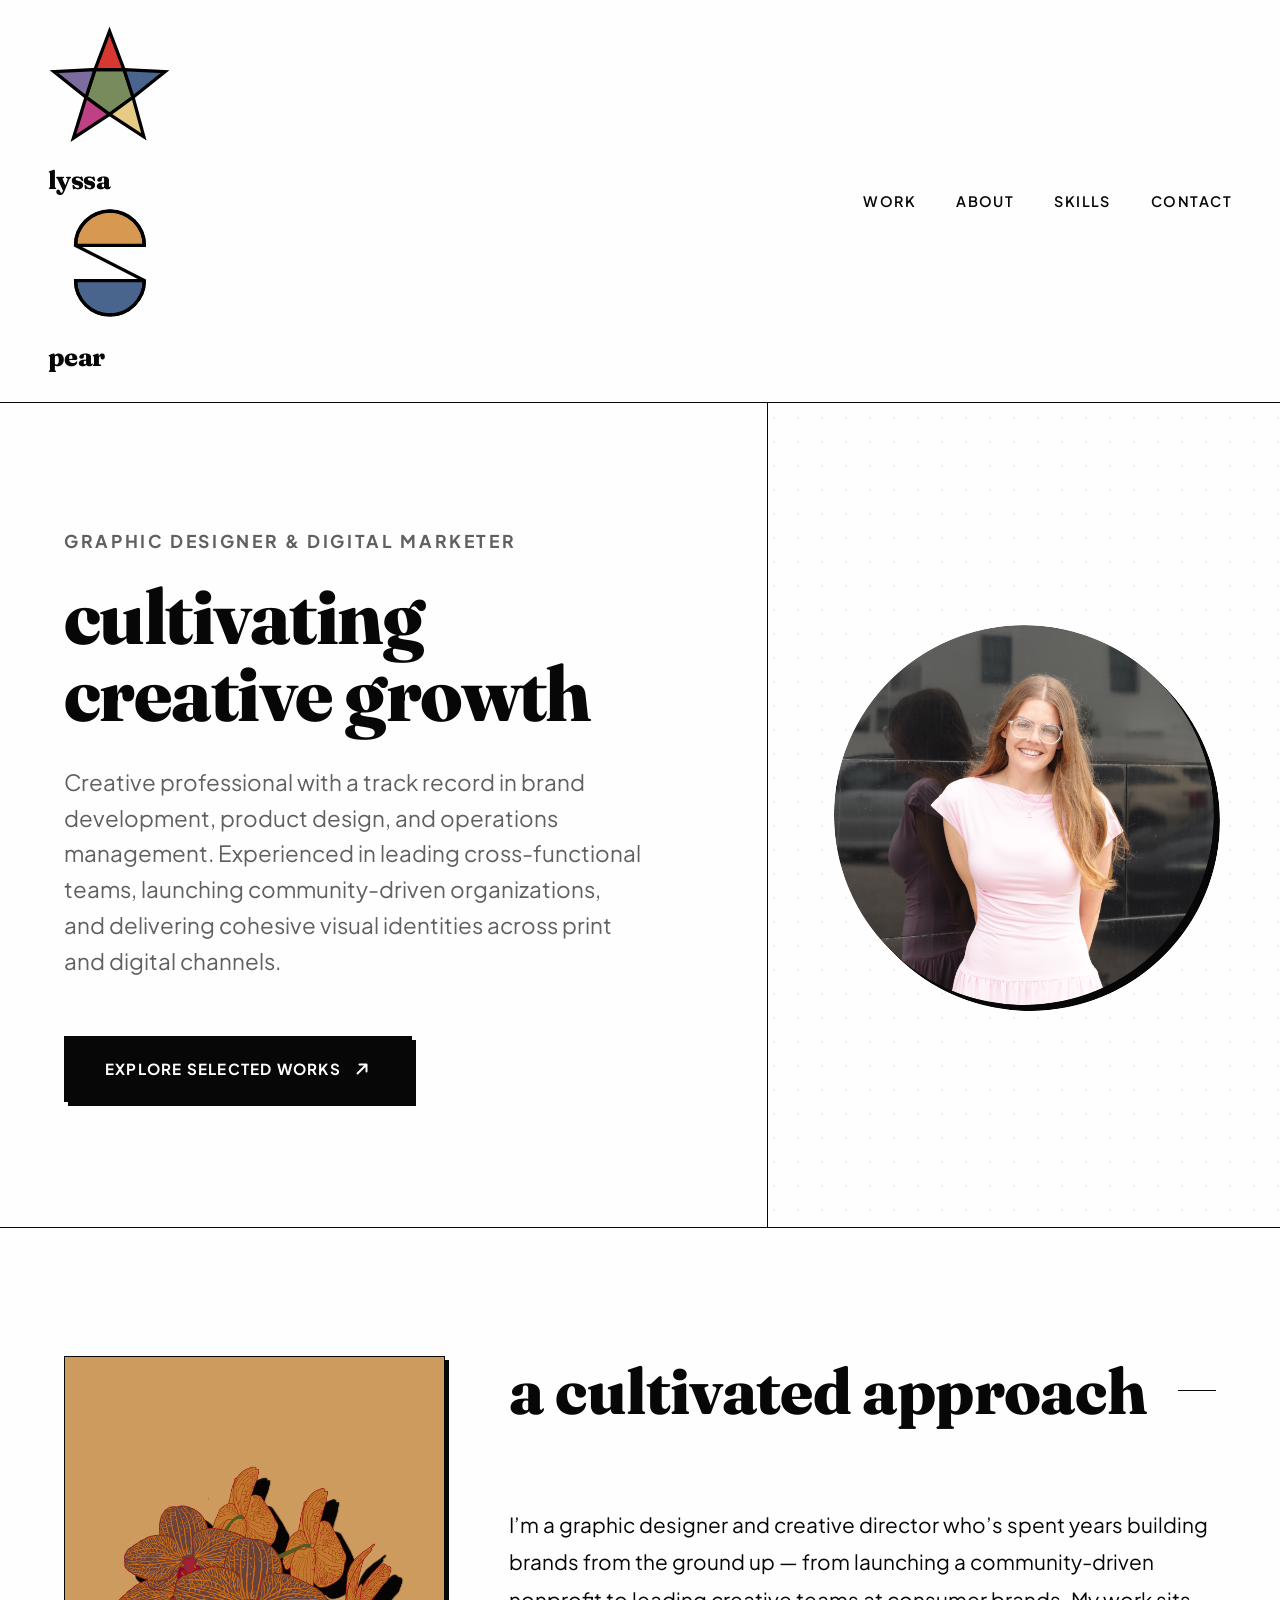
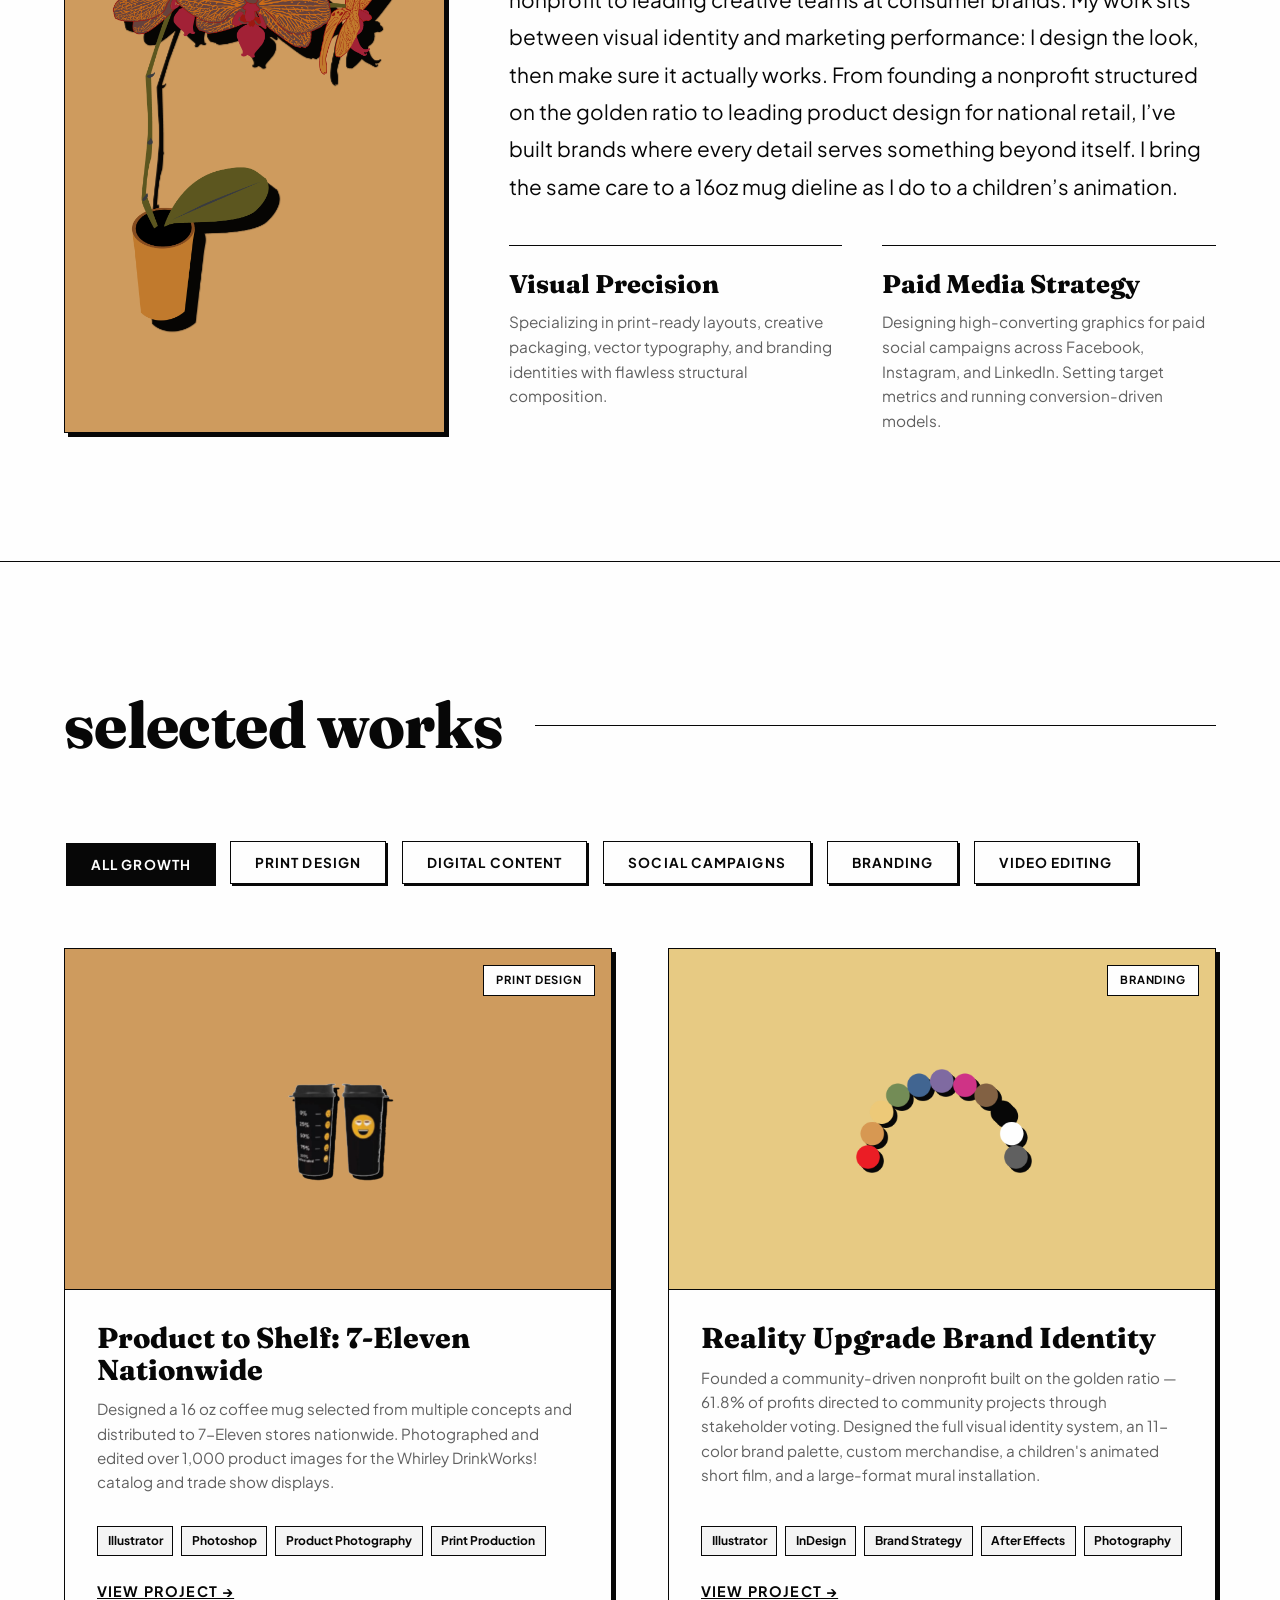
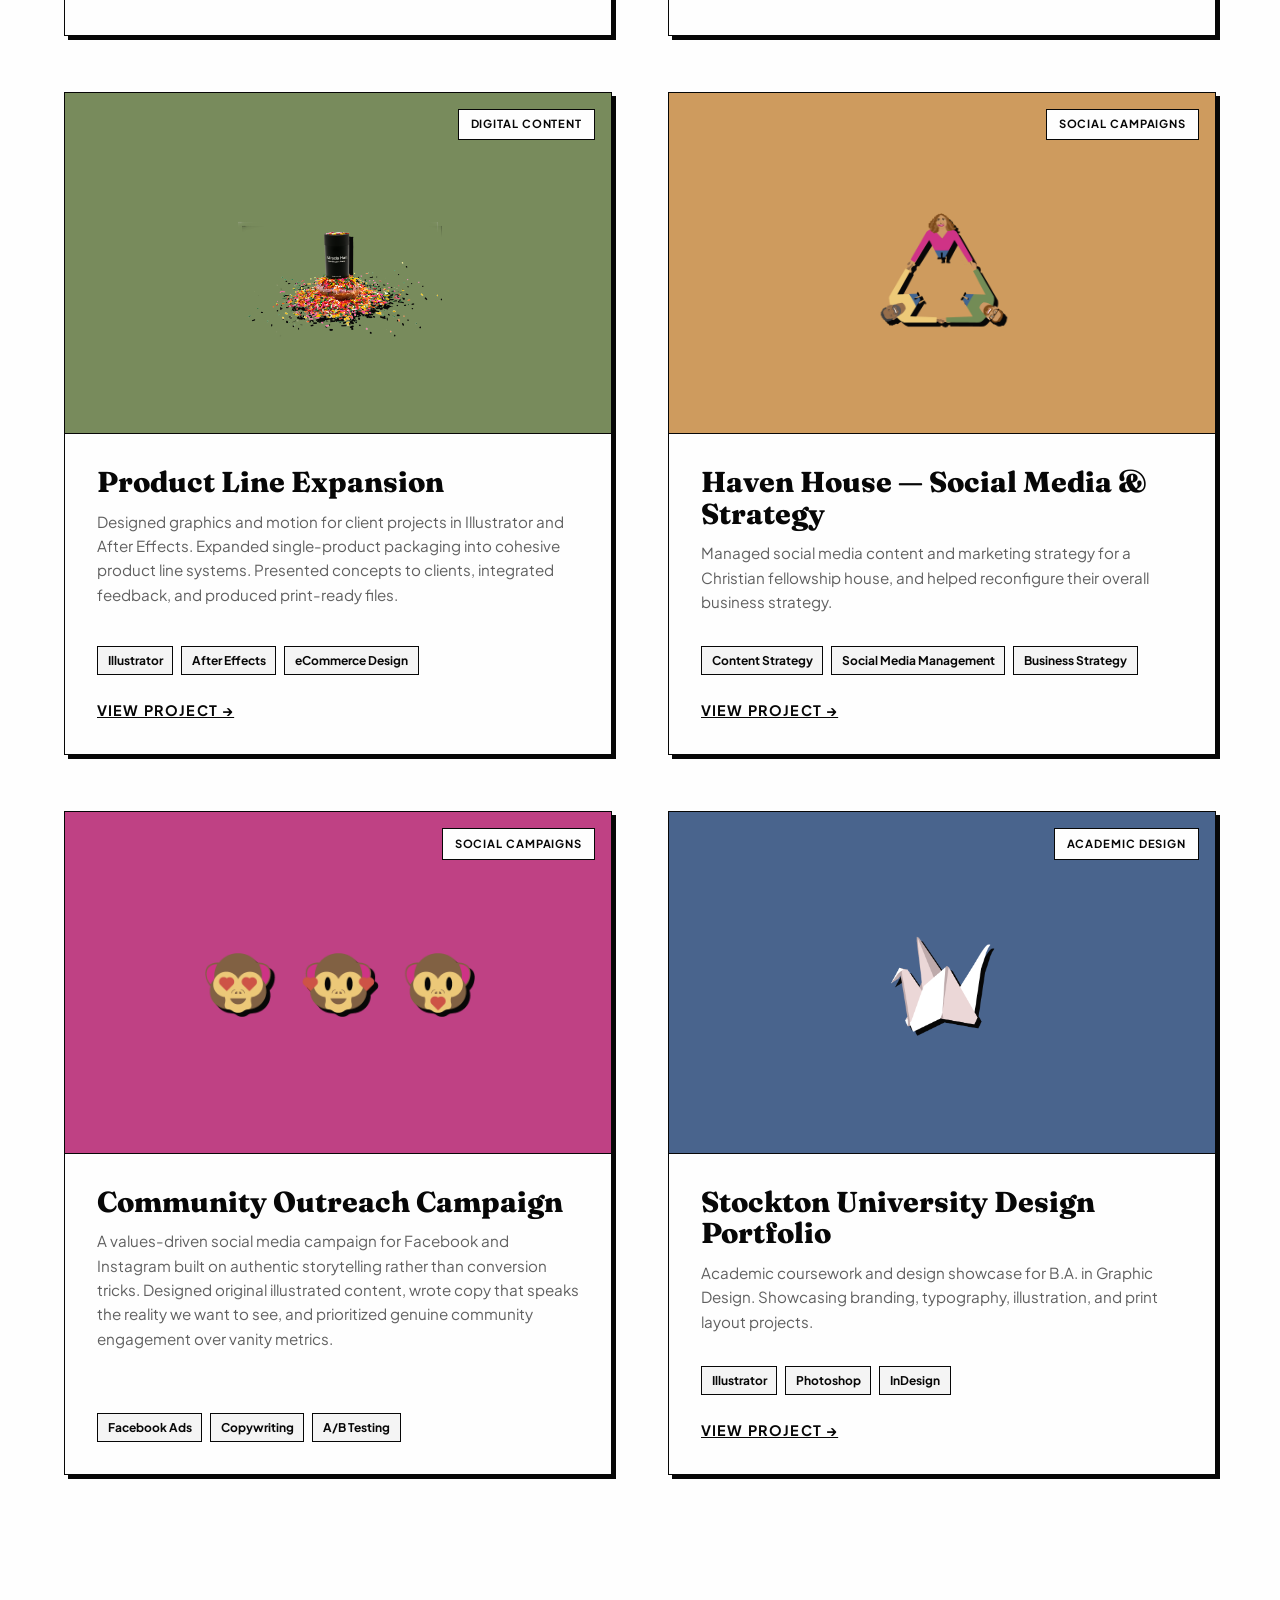
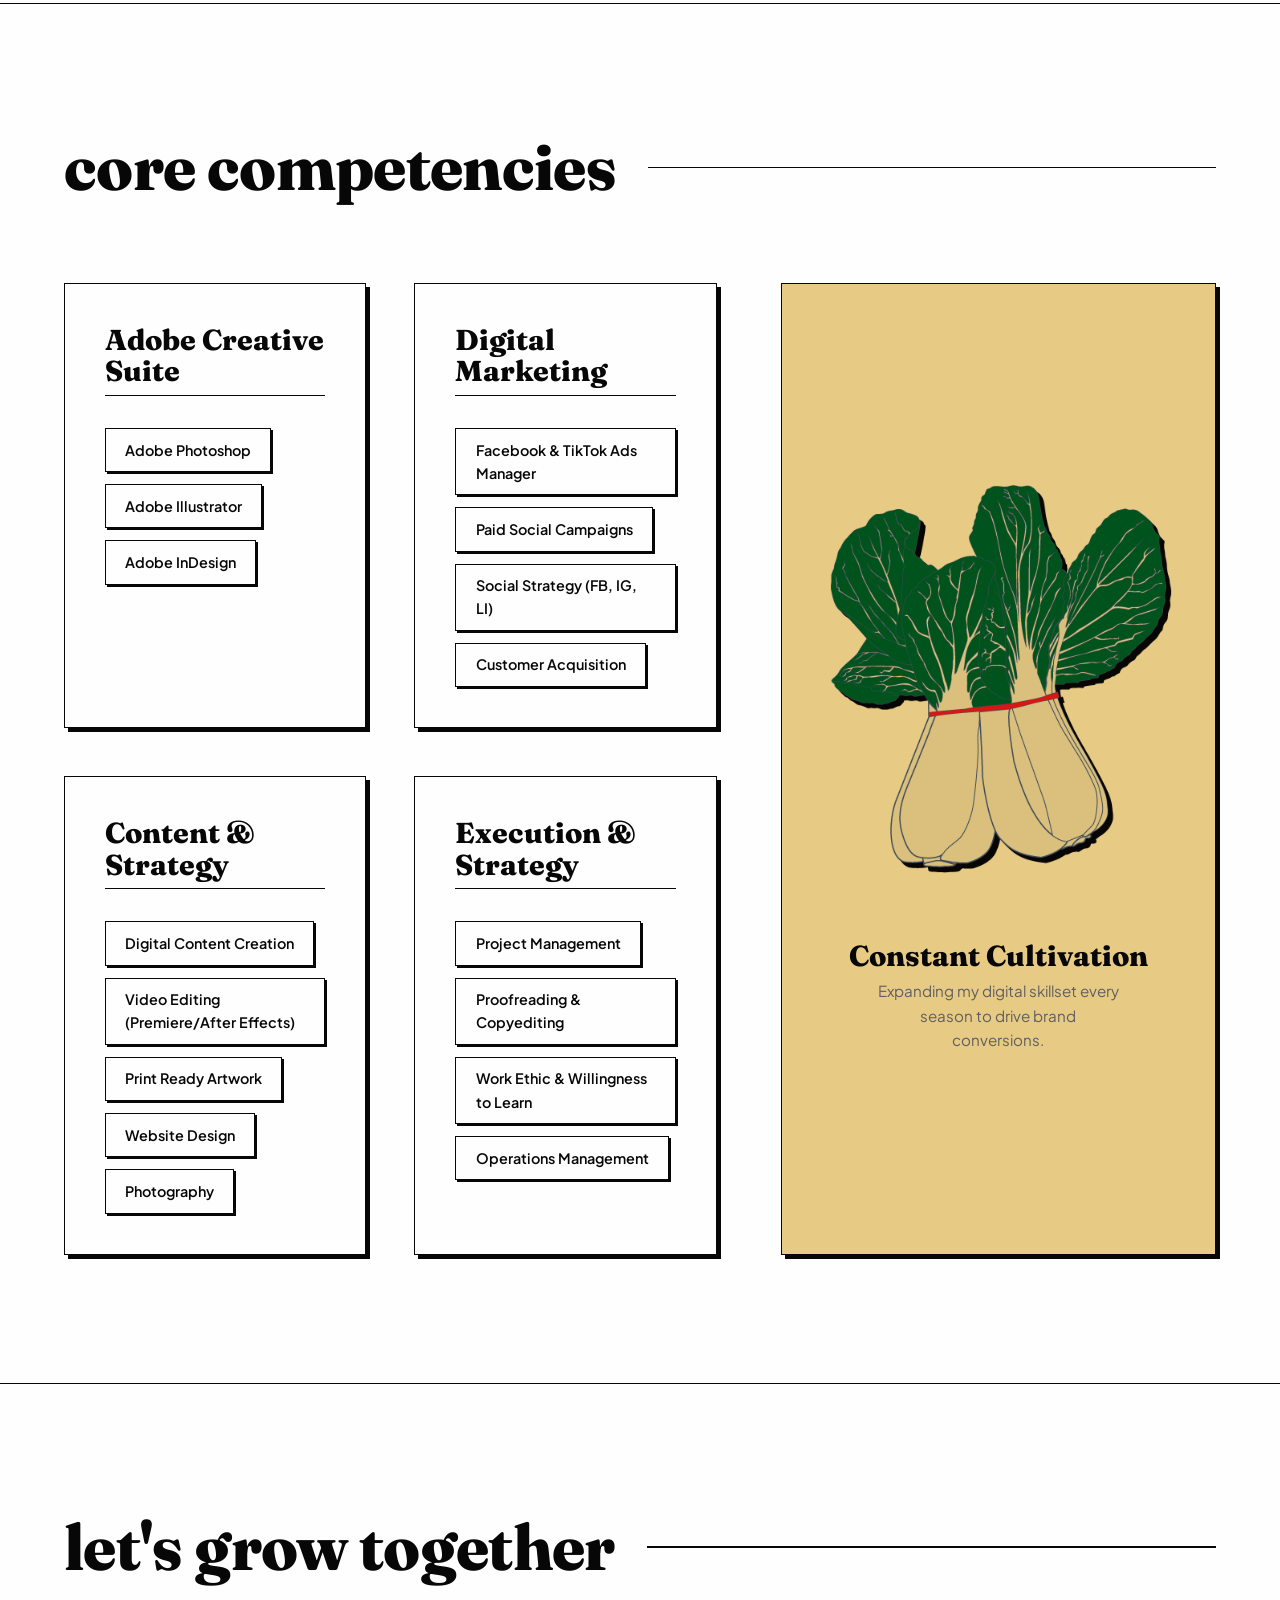
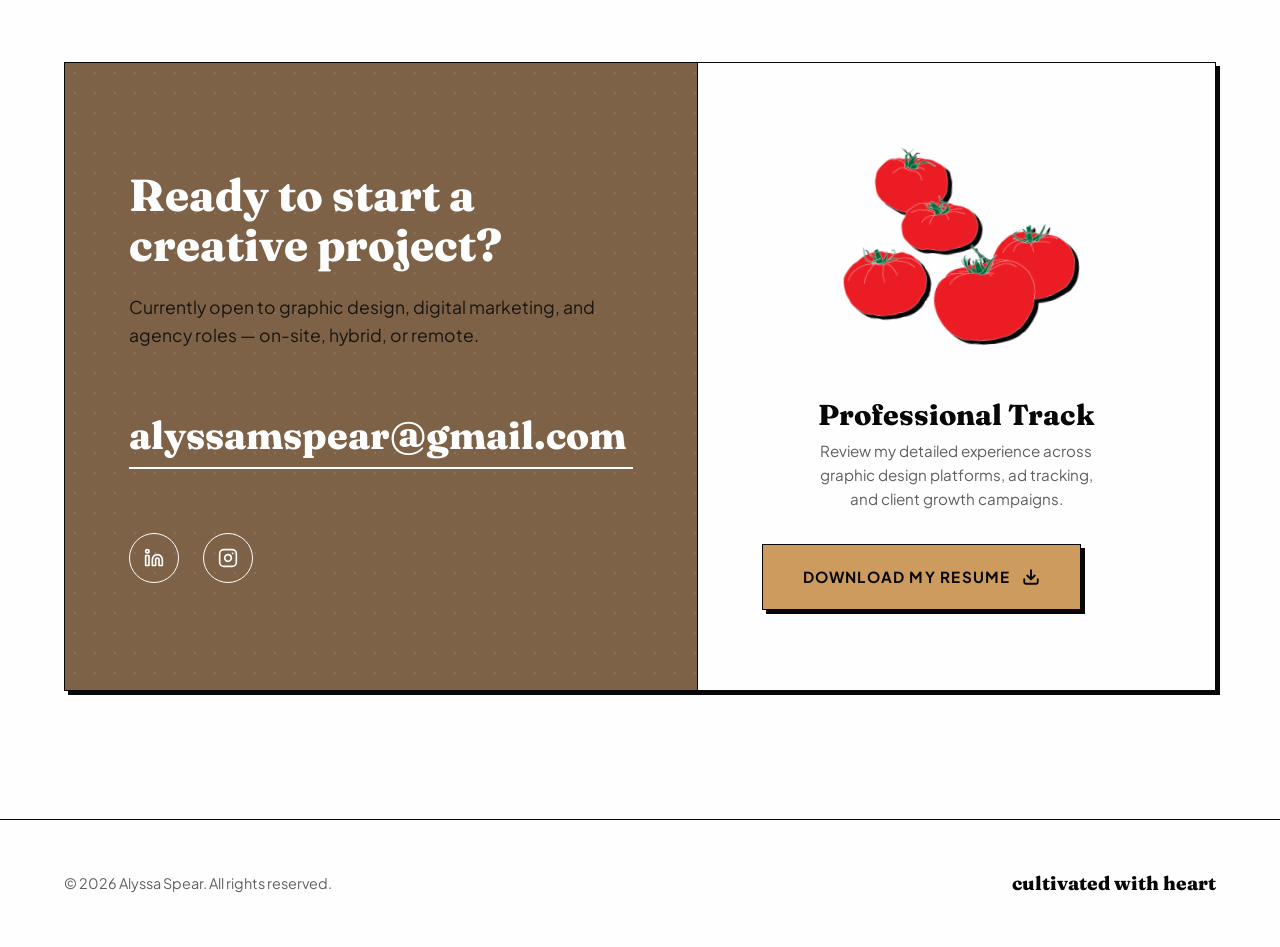
==== commit 4b264e0f: "Update index.html" ====
--- a/index.html
+++ b/index.html
@@ -1,21 +1,51 @@
 <!DOCTYPE html>
 <html lang="en">
 <head>
-    <link rel="icon" type="image/png+xml" href="images/favcon_a.png">
+    <link rel="icon" type="image/png" href="images/favcon_a.png">
     <meta charset="UTF-8">
     <meta name="viewport" content="width=device-width, initial-scale=1.0">
     <title>Alyssa Spear — Graphic Designer & Digital Marketer</title>
     <meta name="description" content="Alyssa Spear is a professional Graphic Designer and Creative Director specializing in Adobe Creative Suite, paid social, brand development, and operations management.">
+    
+    <!-- Open Graph / Social Sharing -->
+    <meta property="og:type" content="website">
+    <meta property="og:title" content="Alyssa Spear — Graphic Designer & Digital Marketer">
+    <meta property="og:description" content="Creative professional specializing in brand development, product design, and paid media strategy.">
+    <meta property="og:url" content="https://alyssaspear.com">
+    <meta property="og:image" content="https://alyssaspear.com/images/headshot_may_28th.png">
+
+    <!-- Twitter/X Card -->
+    <meta name="twitter:card" content="summary_large_image">
+    <meta name="twitter:title" content="Alyssa Spear — Graphic Designer & Digital Marketer">
+    <meta name="twitter:description" content="Creative professional specializing in brand development, product design, and paid media strategy.">
+    <meta name="twitter:image" content="https://alyssaspear.com/images/headshot_may_28th.png">
+    
     <!-- Stylesheet -->
     <link rel="stylesheet" href="styles.css">
 </head>
+
 <body>
 
     <!-- STICKY HEADER -->
     <header class="header">
-        <a href="#" class="logo-link" id="logo">
-            <span class="logo-text">alyssa spear</span>
-        </a>
+       <a href="#" class="logo-link" id="logo">
+    <span class="logo-text">
+        <svg class="logo-letter" viewBox="0 0 720 720" xmlns="http://www.w3.org/2000/svg">
+            <polygon fill="#788b5c" stroke="#000" stroke-width="18.87" stroke-miterlimit="10" points="220.87 425.65 357.53 524.94 494.18 425.65 441.98 265 273.07 265 220.87 425.65"/>
+            <polygon fill="#7c6b9d" stroke="#000" stroke-width="18.87" stroke-miterlimit="10" points="220.87 425.65 34.61 276.33 273.07 265 220.87 425.65"/>
+            <polygon fill="#bf4184" stroke="#000" stroke-width="18.87" stroke-miterlimit="10" points="220.87 425.65 147.4 663.61 357.53 524.94 220.87 425.65"/>
+            <polygon fill="#d83832" stroke="#000" stroke-width="18.87" stroke-miterlimit="10" points="273.07 265 357.53 41.72 441.98 265 273.07 265"/>
+            <polygon fill="#e7ca83" stroke="#000" stroke-width="18.87" stroke-miterlimit="10" points="357.53 524.94 557.1 655.94 494.18 425.65 357.53 524.94"/>
+            <polygon fill="#49648d" stroke="#000" stroke-width="18.87" stroke-miterlimit="10" points="441.98 265 680.44 276.33 494.18 425.65 441.98 265"/>
+        </svg>lyssa
+        <svg class="logo-letter" viewBox="0 0 720 720" xmlns="http://www.w3.org/2000/svg">
+            <path fill="#d79852" stroke="#000" stroke-width="20.12" stroke-miterlimit="10" d="M559.85,258.05c0-110.38-89.48-199.85-199.85-199.85s-199.85,89.48-199.85,199.85"/>
+            <path fill="#49648d" stroke="#000" stroke-width="18.87" stroke-miterlimit="10" d="M559.85,462.66c0,110.38-89.48,199.85-199.85,199.85s-199.85-89.48-199.85-199.85"/>
+            <path fill="none" stroke="#000" stroke-width="18.87" stroke-miterlimit="10" d="M559.85,462.66H160.15c0,110.38,89.48,199.85,199.85,199.85s199.85-89.48,199.85-199.85l-399.71-204.61c0-110.38,89.48-199.85,199.85-199.85s199.85,89.48,199.85,199.85H160.15"/>
+        </svg>pear
+    </span>
+</a>
+
         <nav>
             <ul class="nav-menu">
                 <li><a href="#work" class="nav-link">Work</a></li>
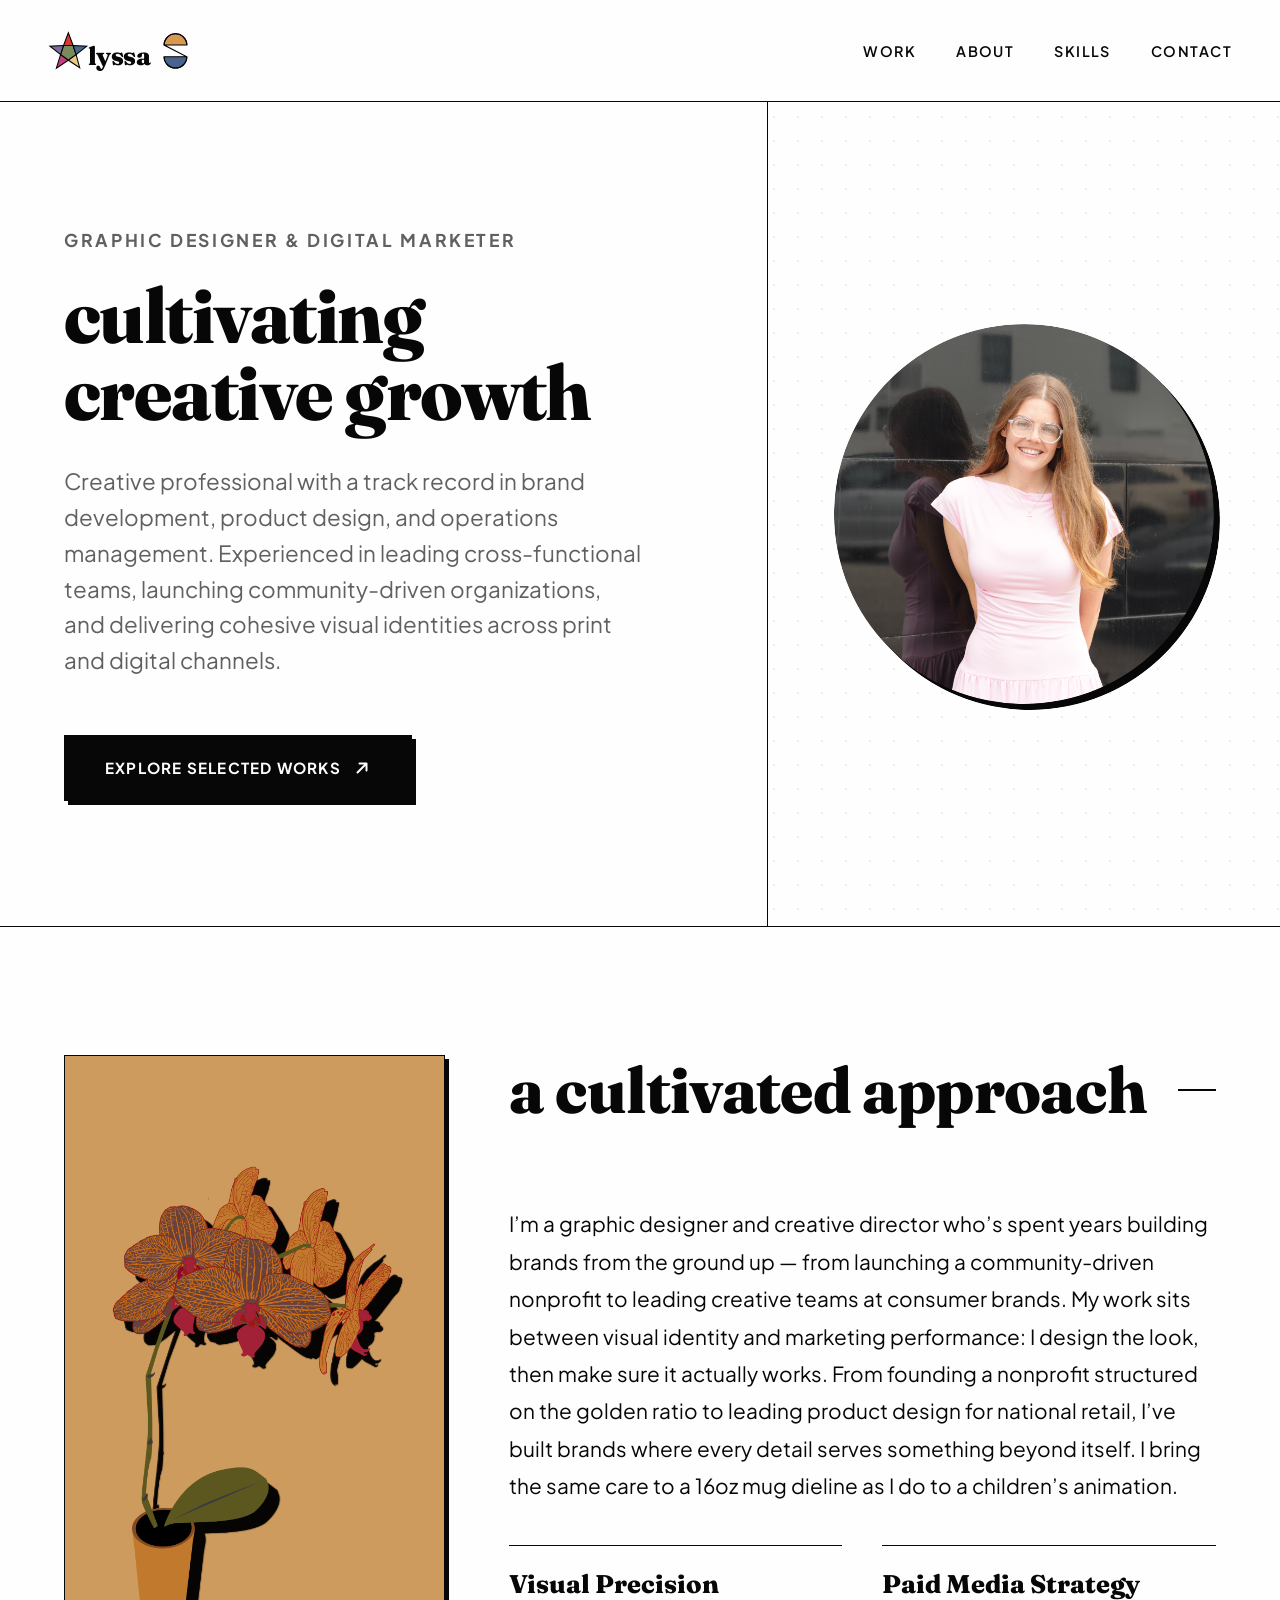
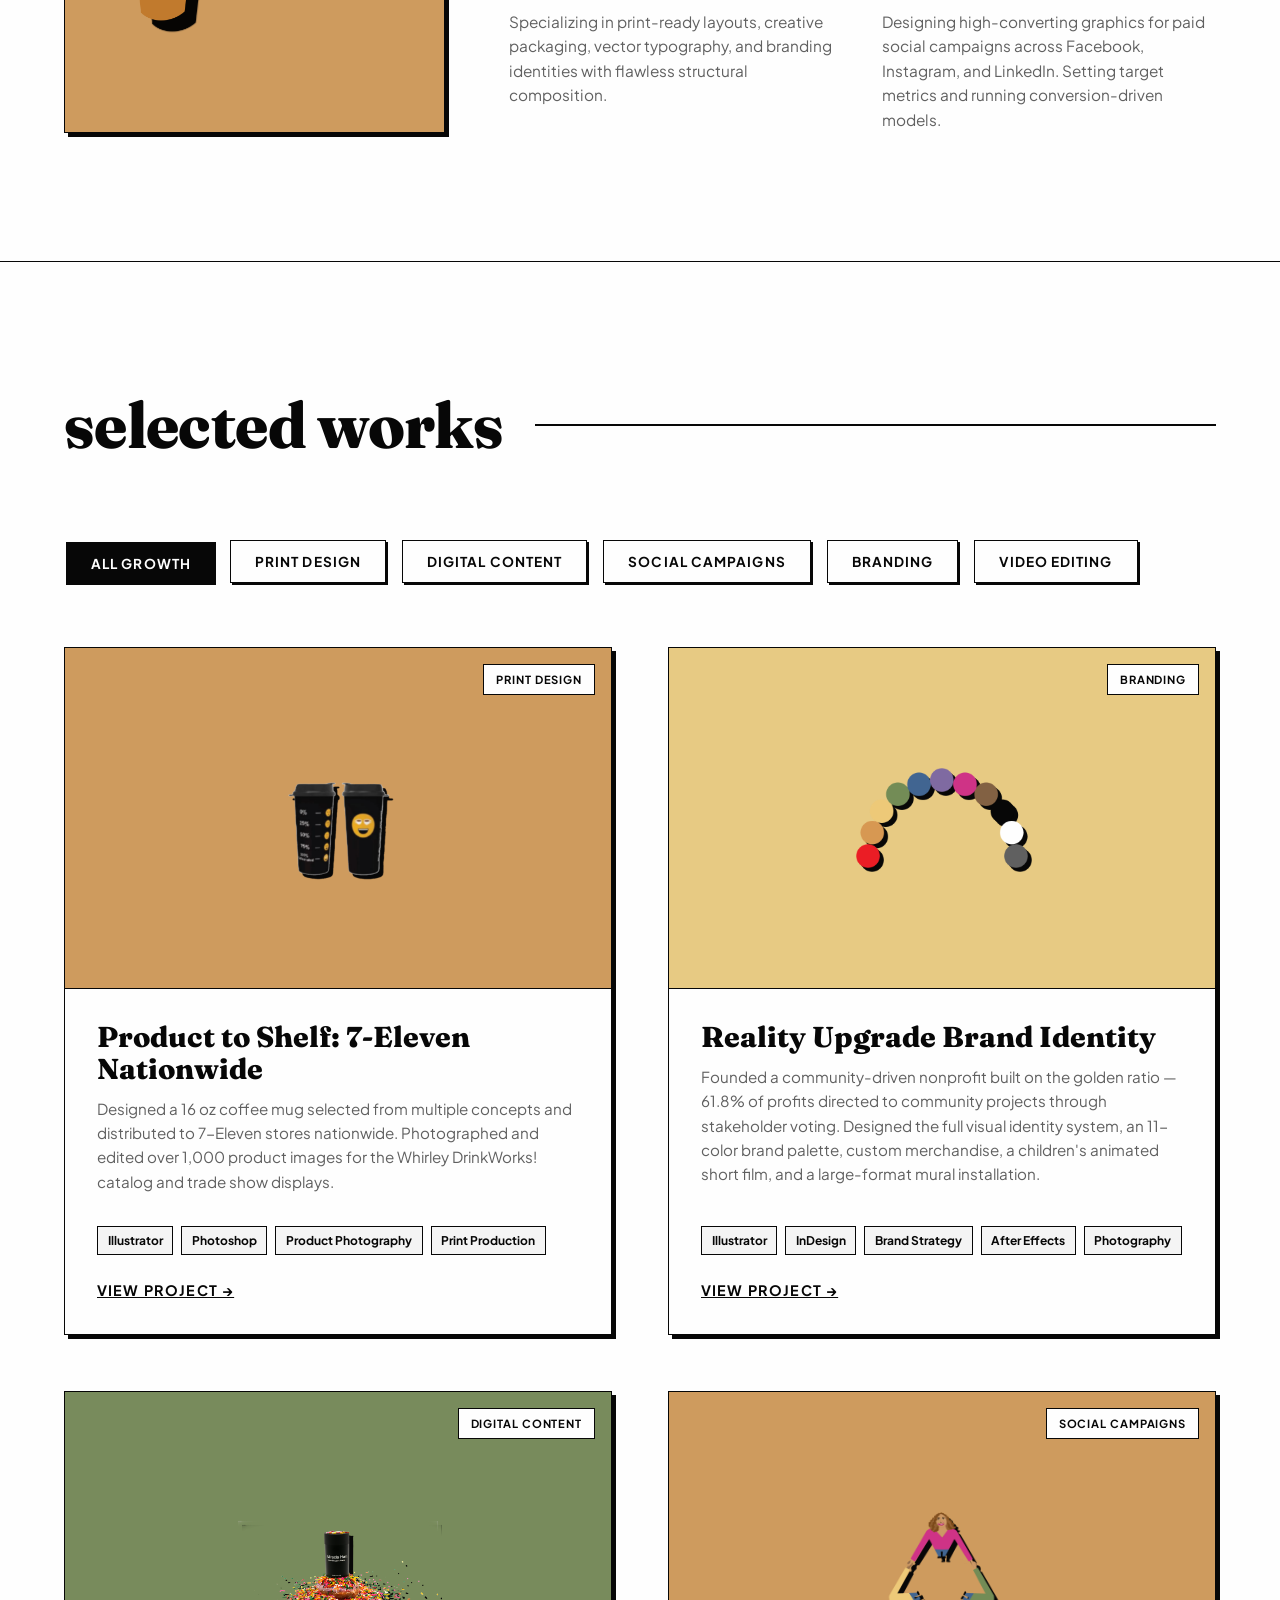
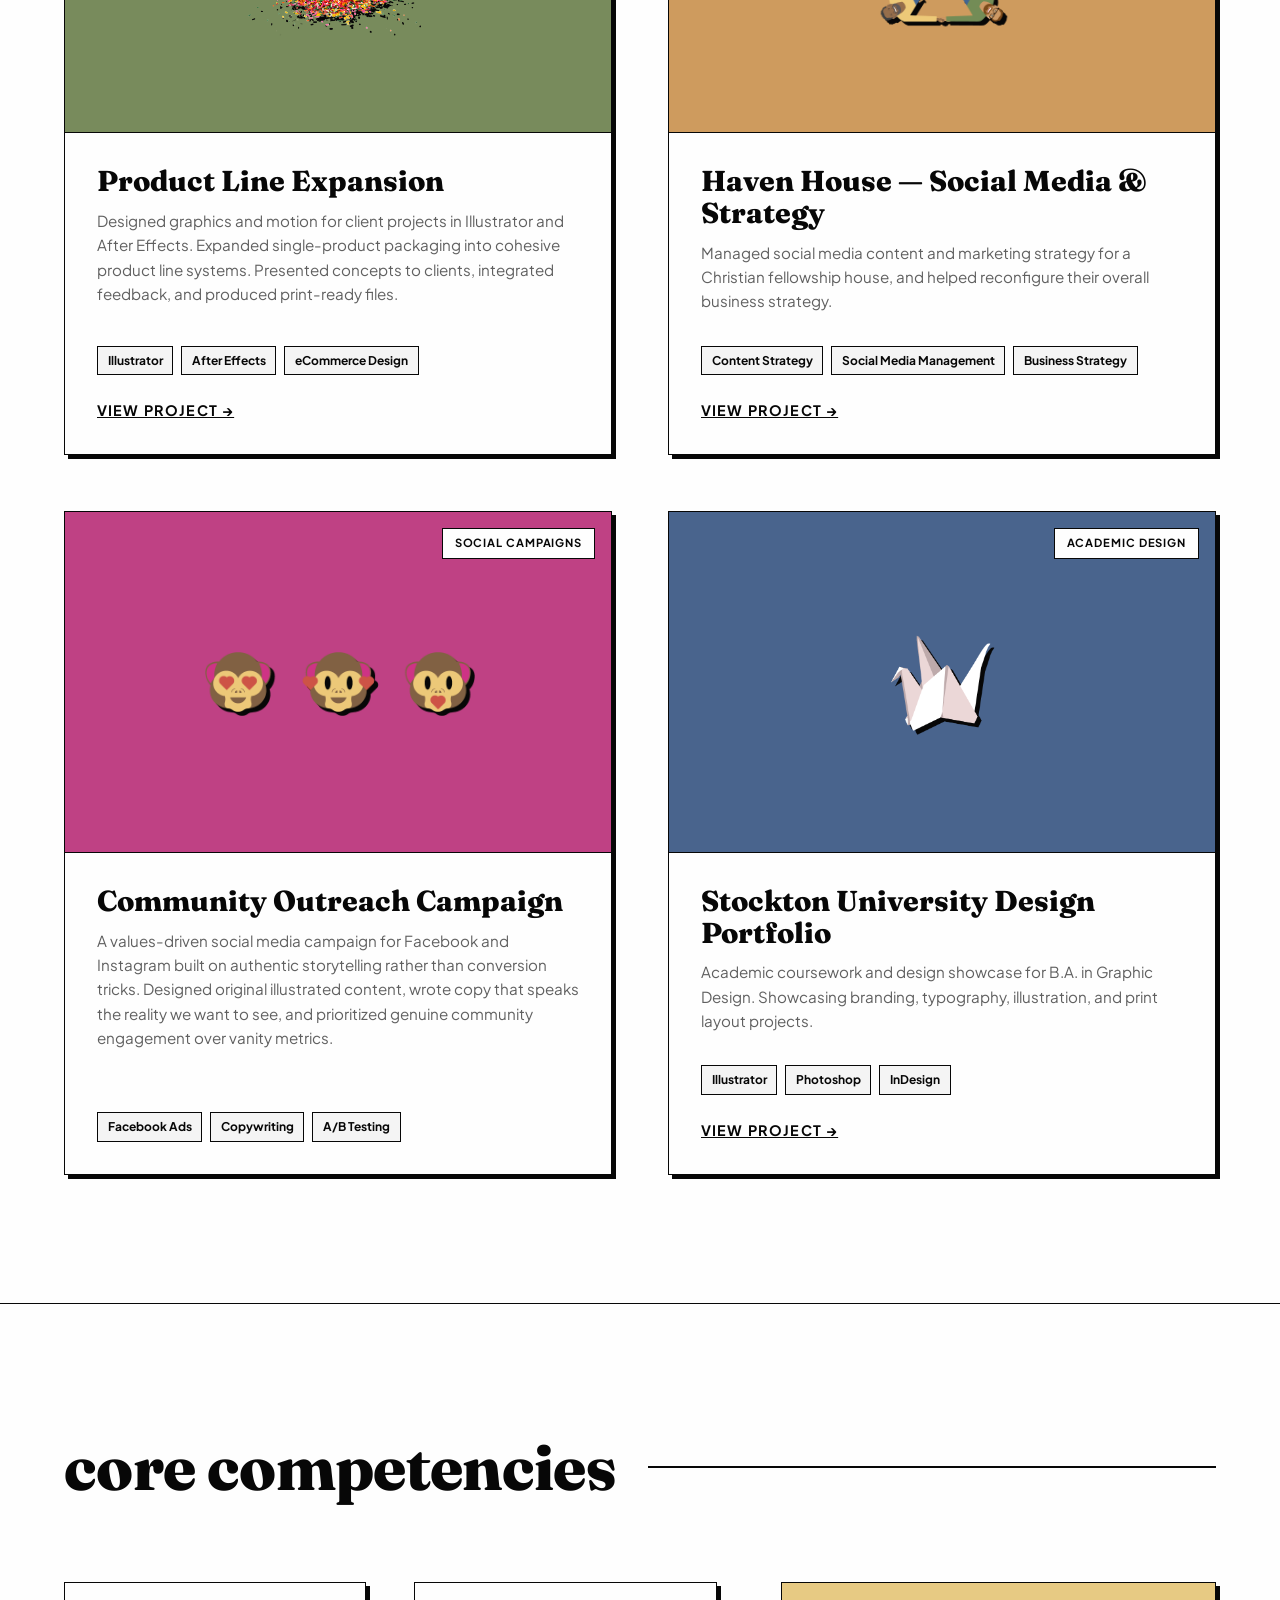
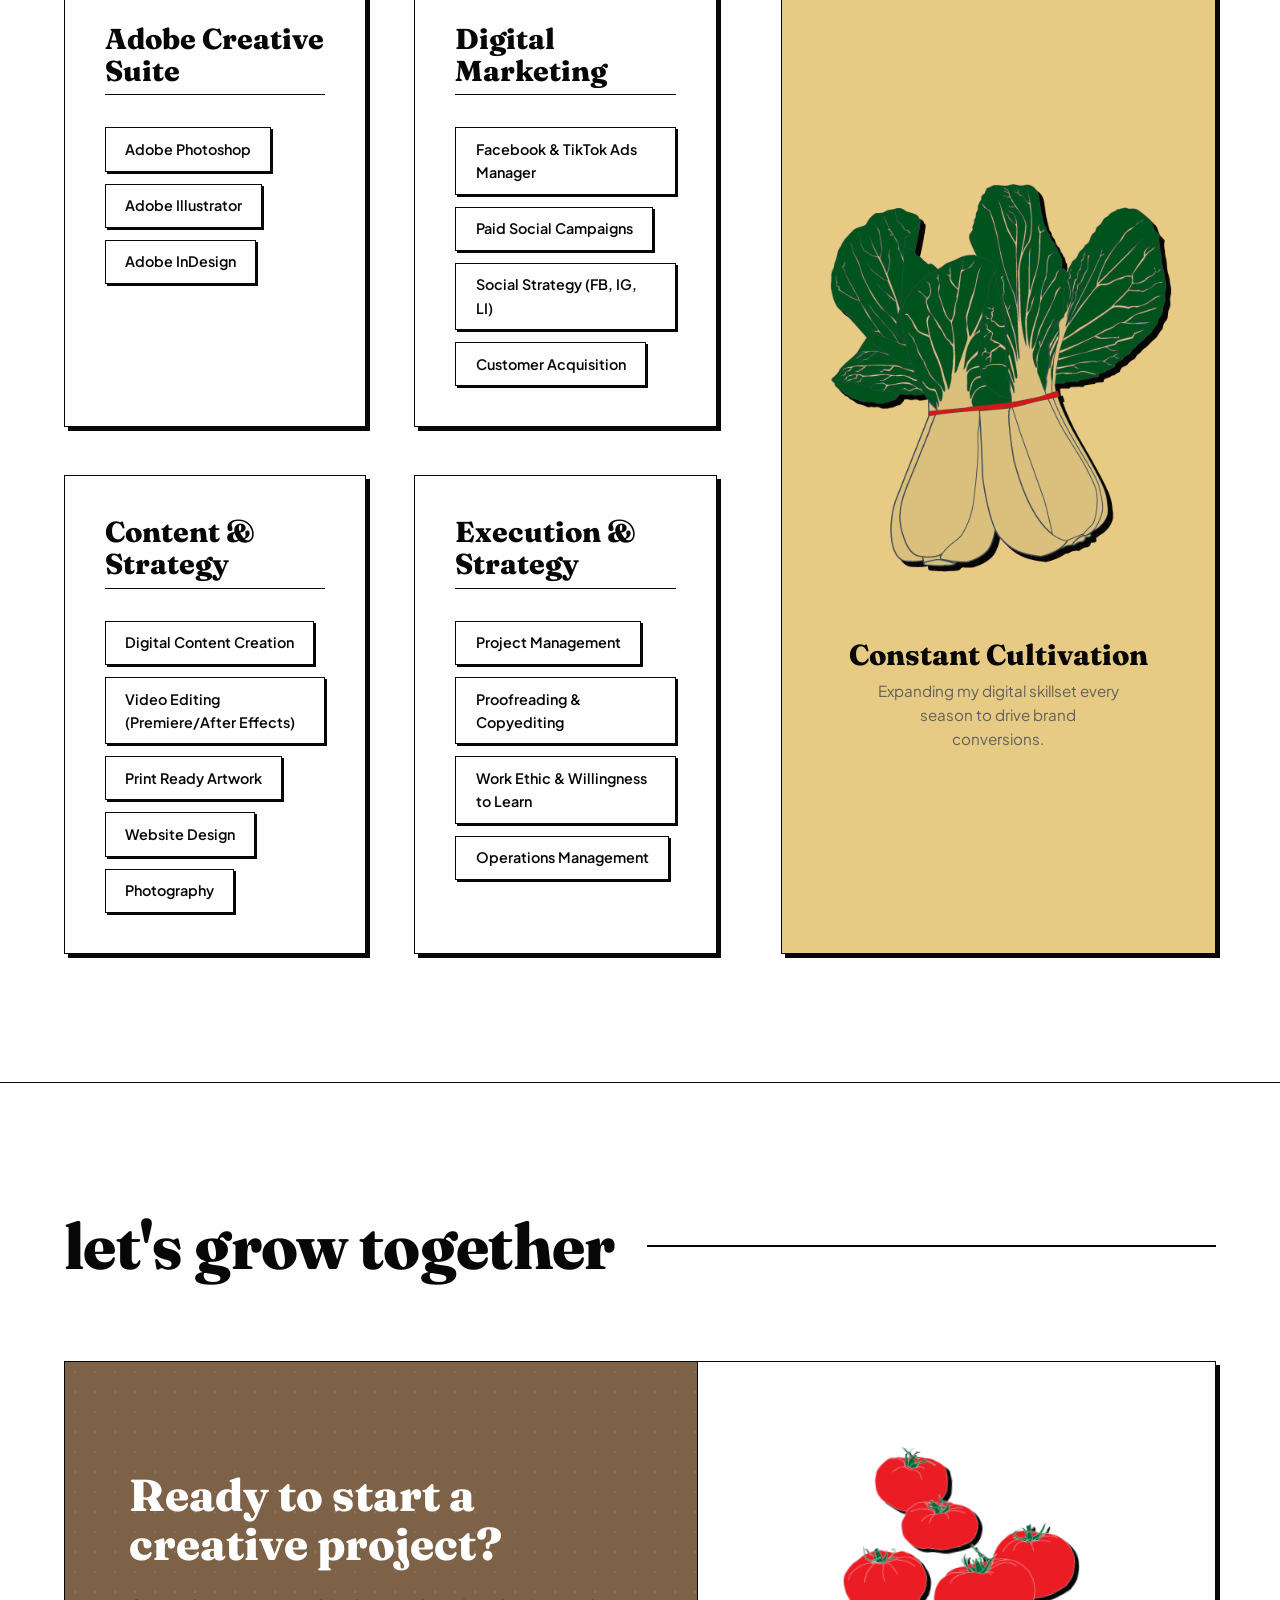
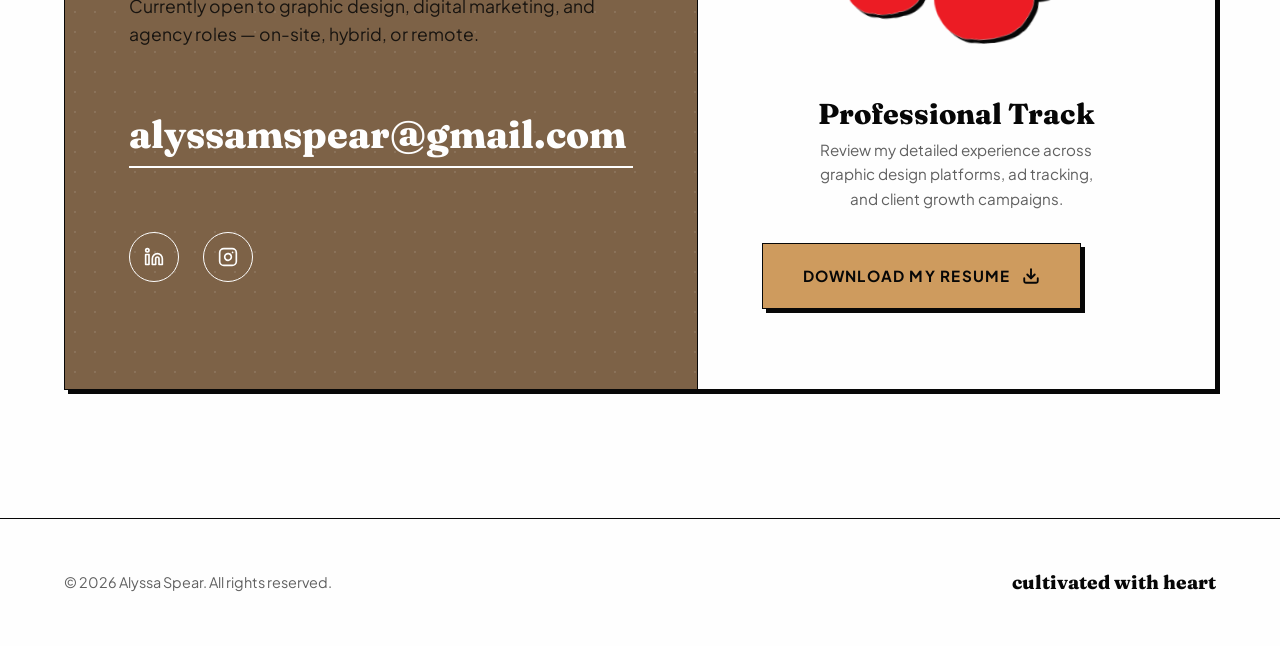
==== commit 73f33871: "Update index.html" ====
--- a/index.html
+++ b/index.html
@@ -42,7 +42,7 @@
             <path fill="#d79852" stroke="#000" stroke-width="20.12" stroke-miterlimit="10" d="M559.85,258.05c0-110.38-89.48-199.85-199.85-199.85s-199.85,89.48-199.85,199.85"/>
             <path fill="#49648d" stroke="#000" stroke-width="18.87" stroke-miterlimit="10" d="M559.85,462.66c0,110.38-89.48,199.85-199.85,199.85s-199.85-89.48-199.85-199.85"/>
             <path fill="none" stroke="#000" stroke-width="18.87" stroke-miterlimit="10" d="M559.85,462.66H160.15c0,110.38,89.48,199.85,199.85,199.85s199.85-89.48,199.85-199.85l-399.71-204.61c0-110.38,89.48-199.85,199.85-199.85s199.85,89.48,199.85,199.85H160.15"/>
-        </svg>pear
+        <svg class="logo-letter logo-letter-s" viewBox="0 0 720 720" xmlns="http://www.w3.org/2000/svg">pear
     </span>
 </a>
 
--- a/styles.css
+++ b/styles.css
@@ -107,6 +107,21 @@
     letter-spacing: -0.02em;
 }
 
+.logo-letter {
+    display: inline-block;
+    vertical-align: baseline;
+    height: 1.6em;
+    width: auto;
+    transform: translateY(0.25em);
+    margin-right: -1px;
+}
+
+.logo-letter-s {
+    margin-right: -4px;
+}
+
+
+
 .nav-menu {
     display: flex;
     gap: 2.5rem;
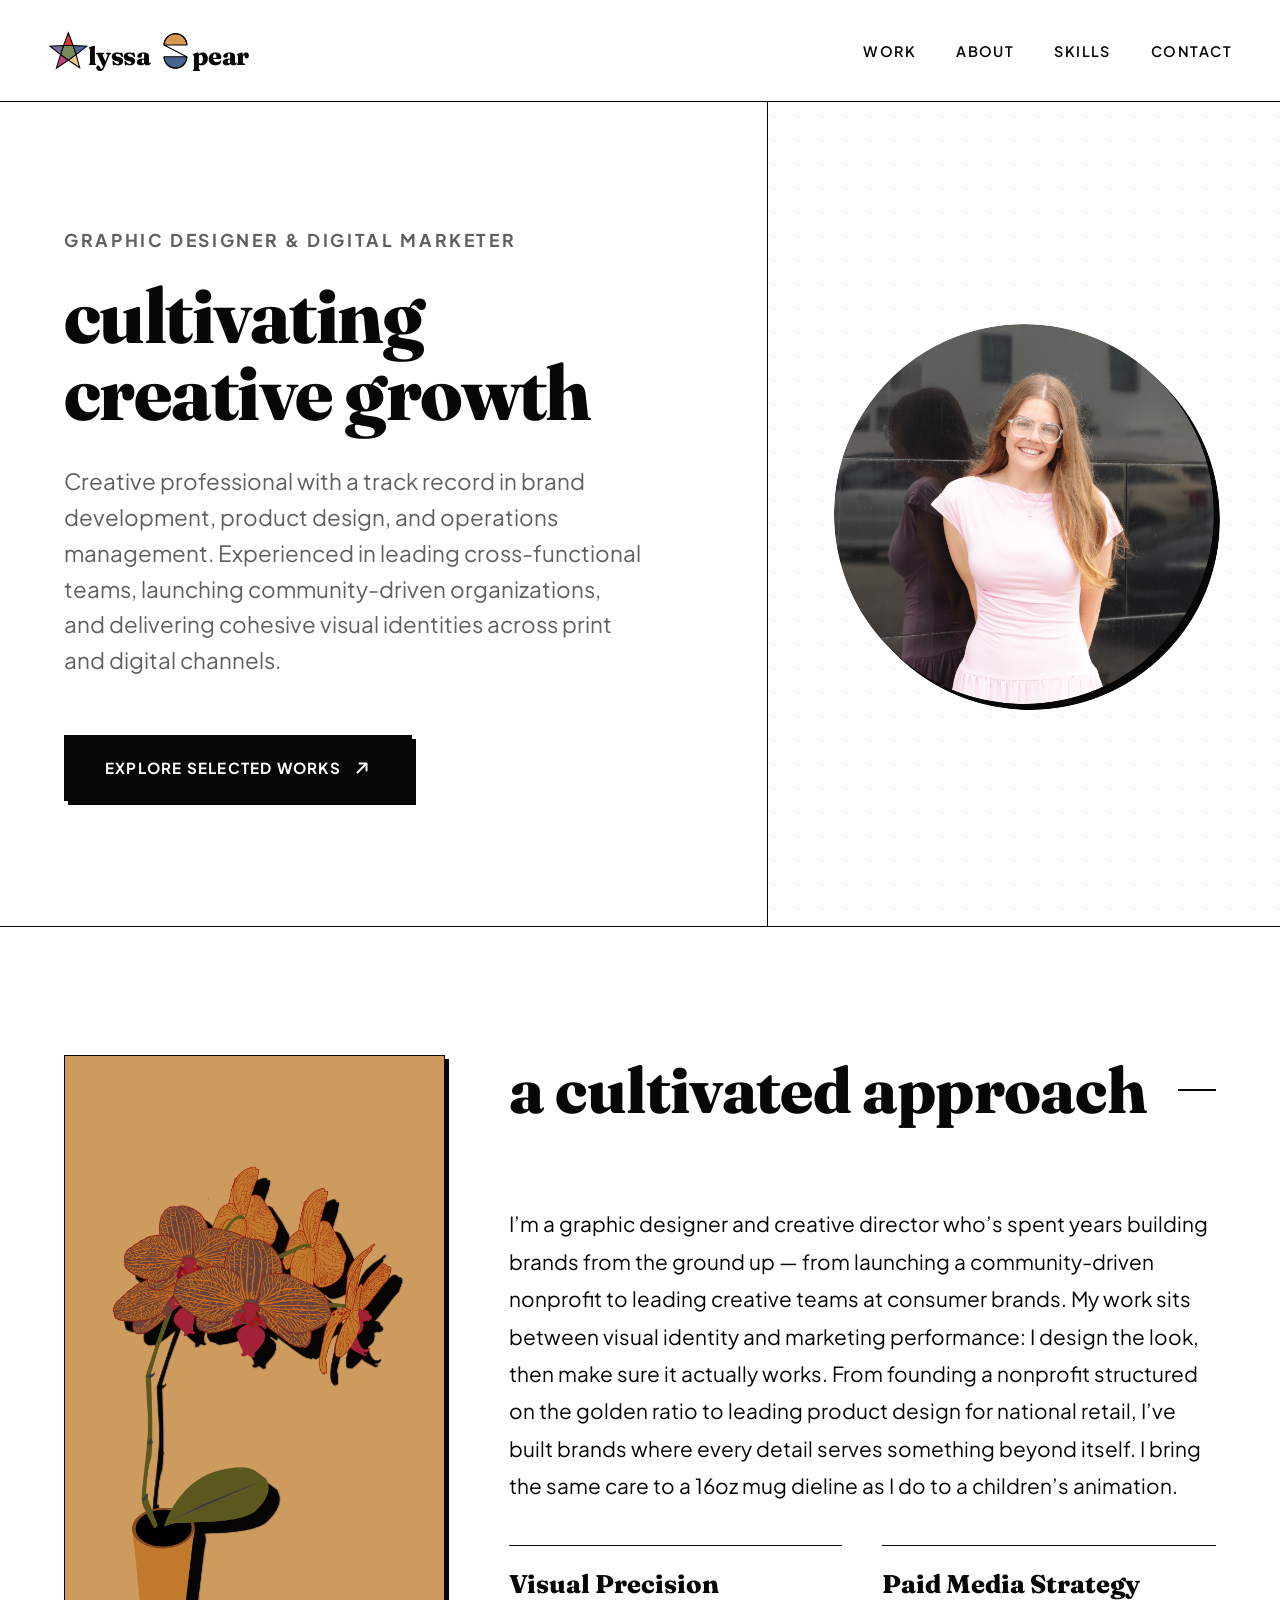
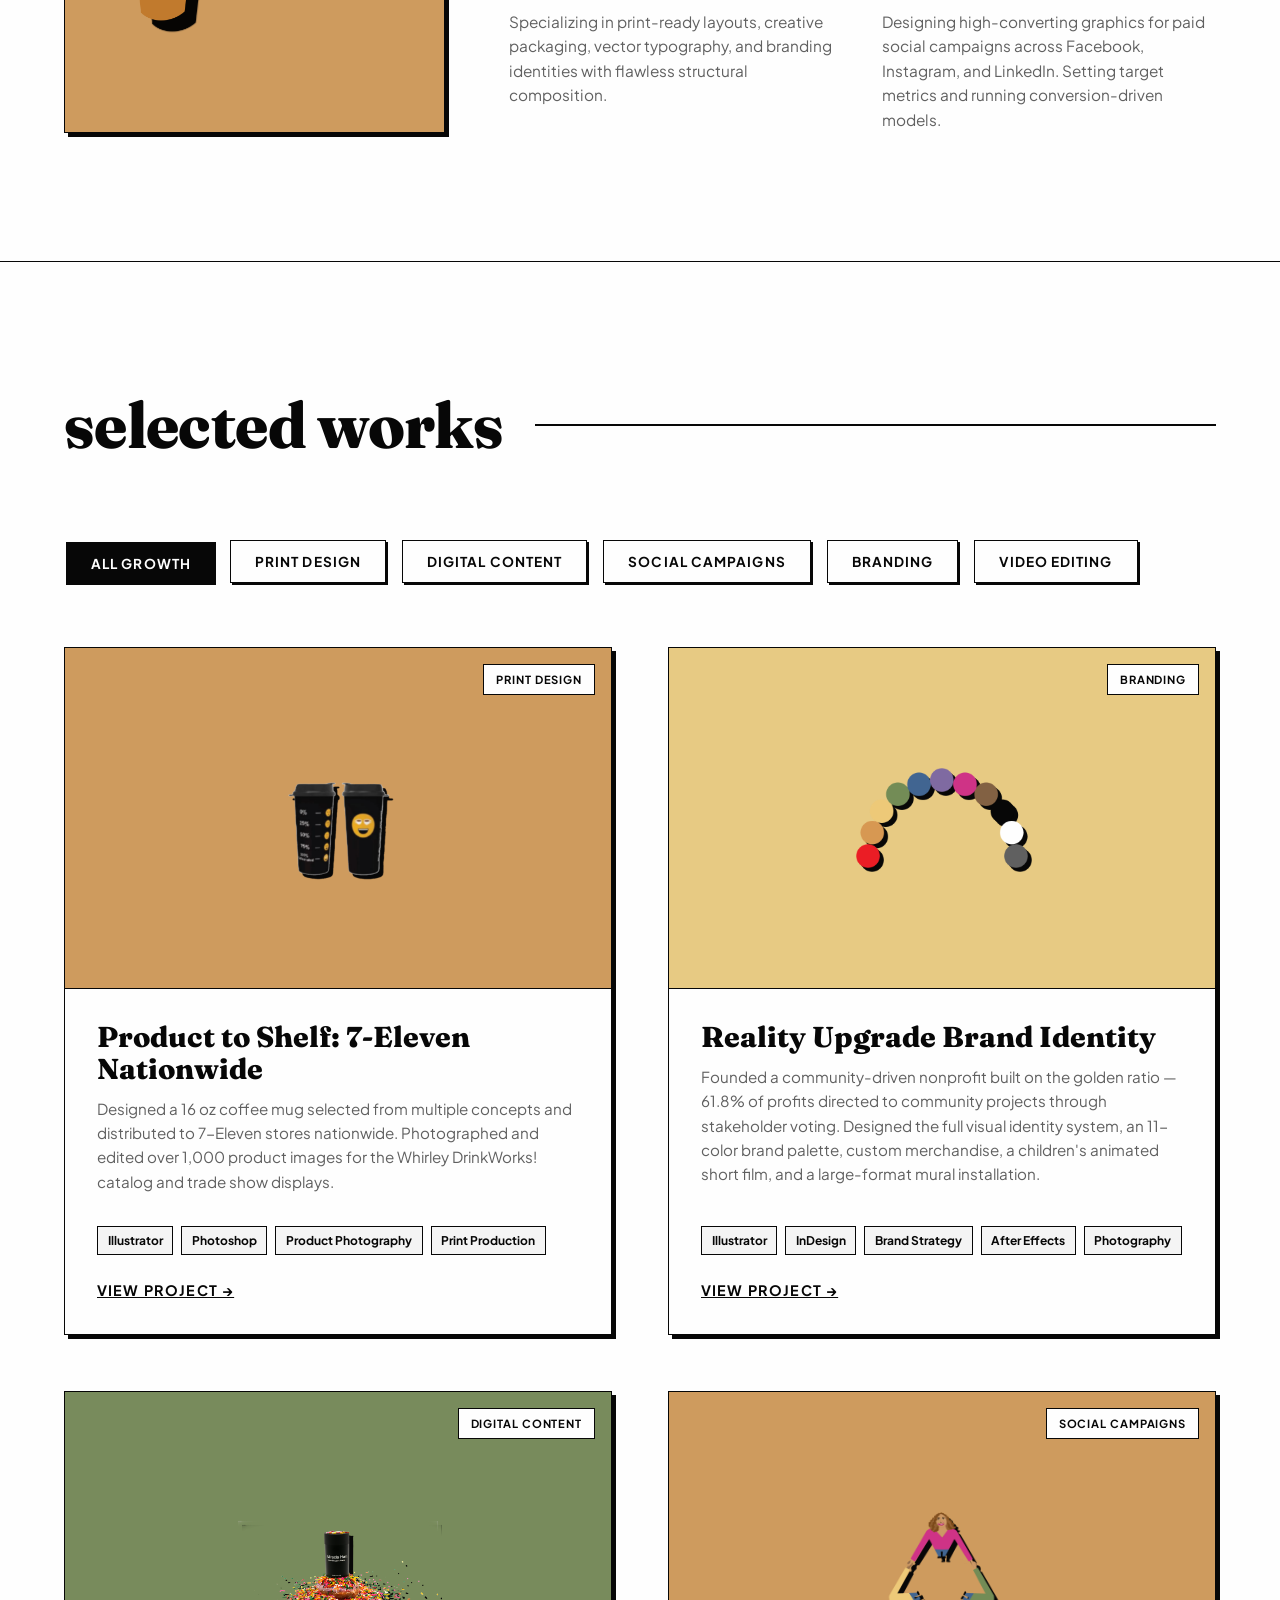
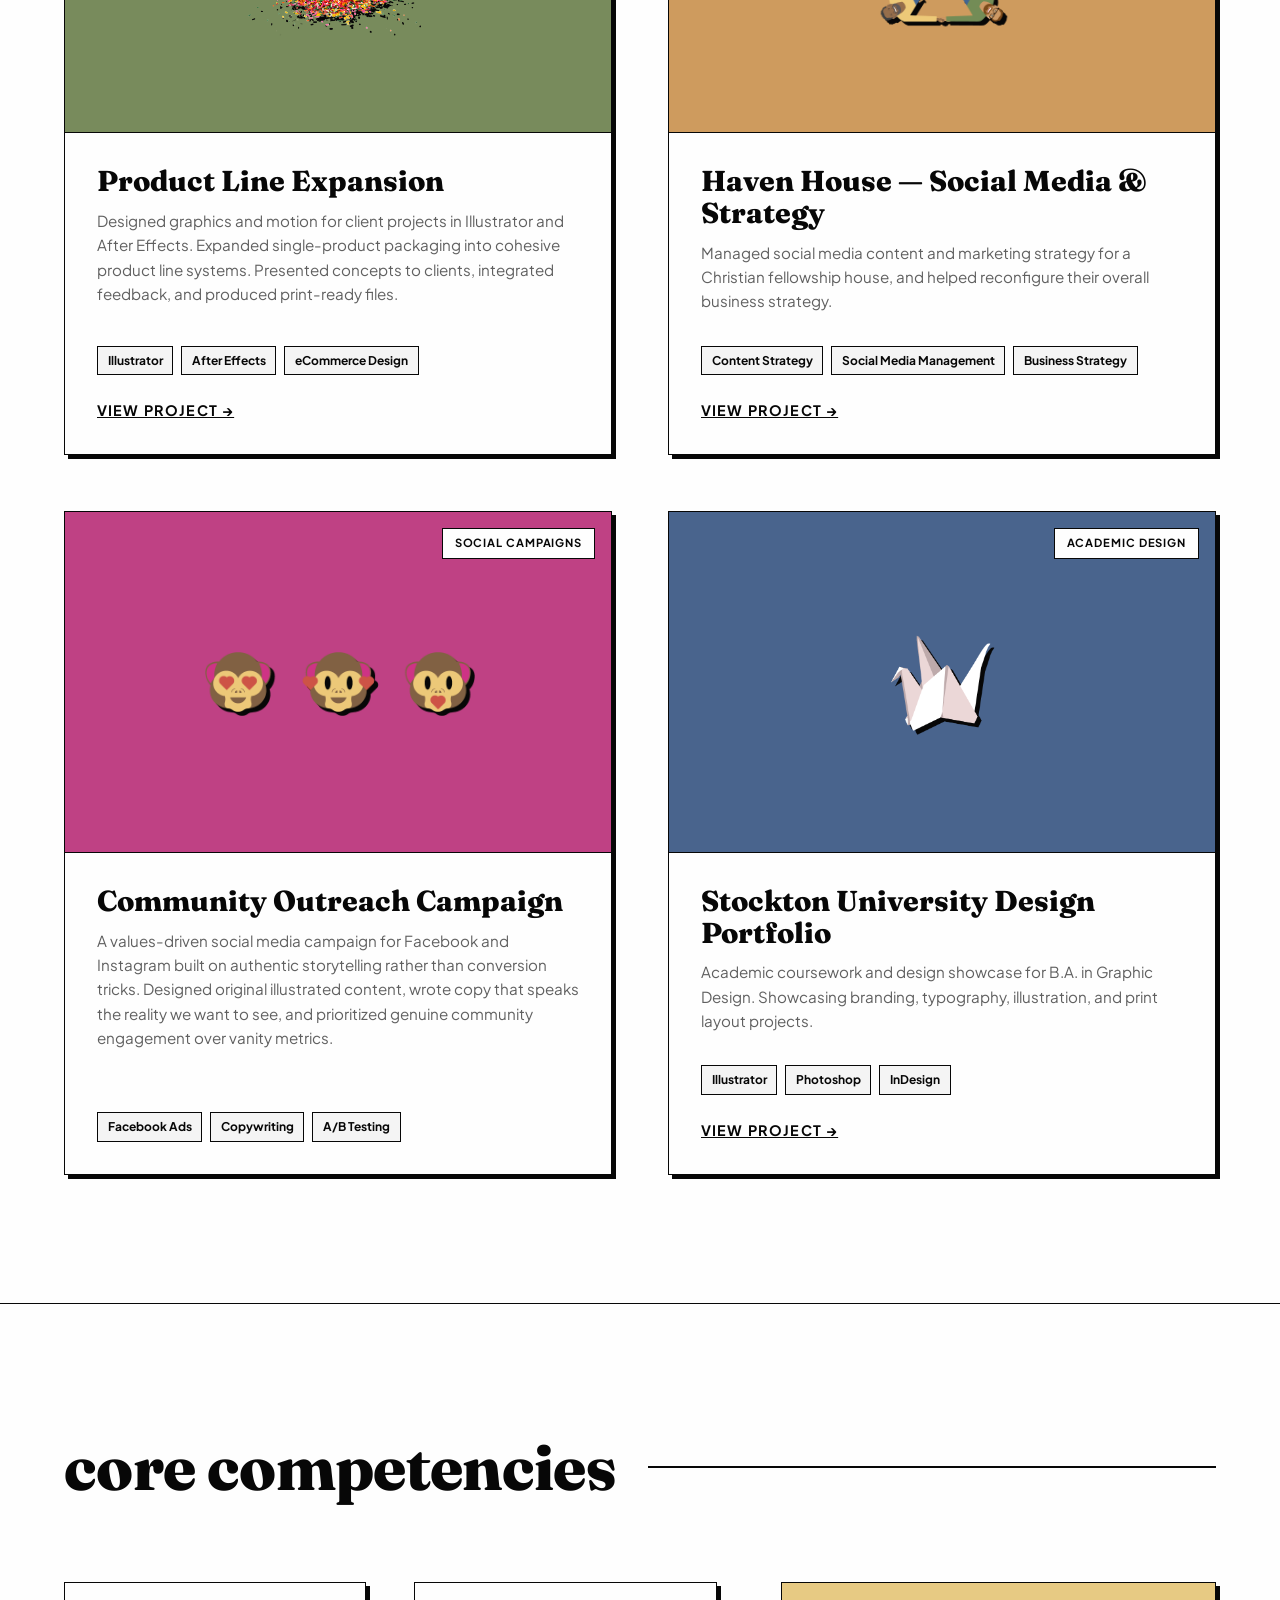
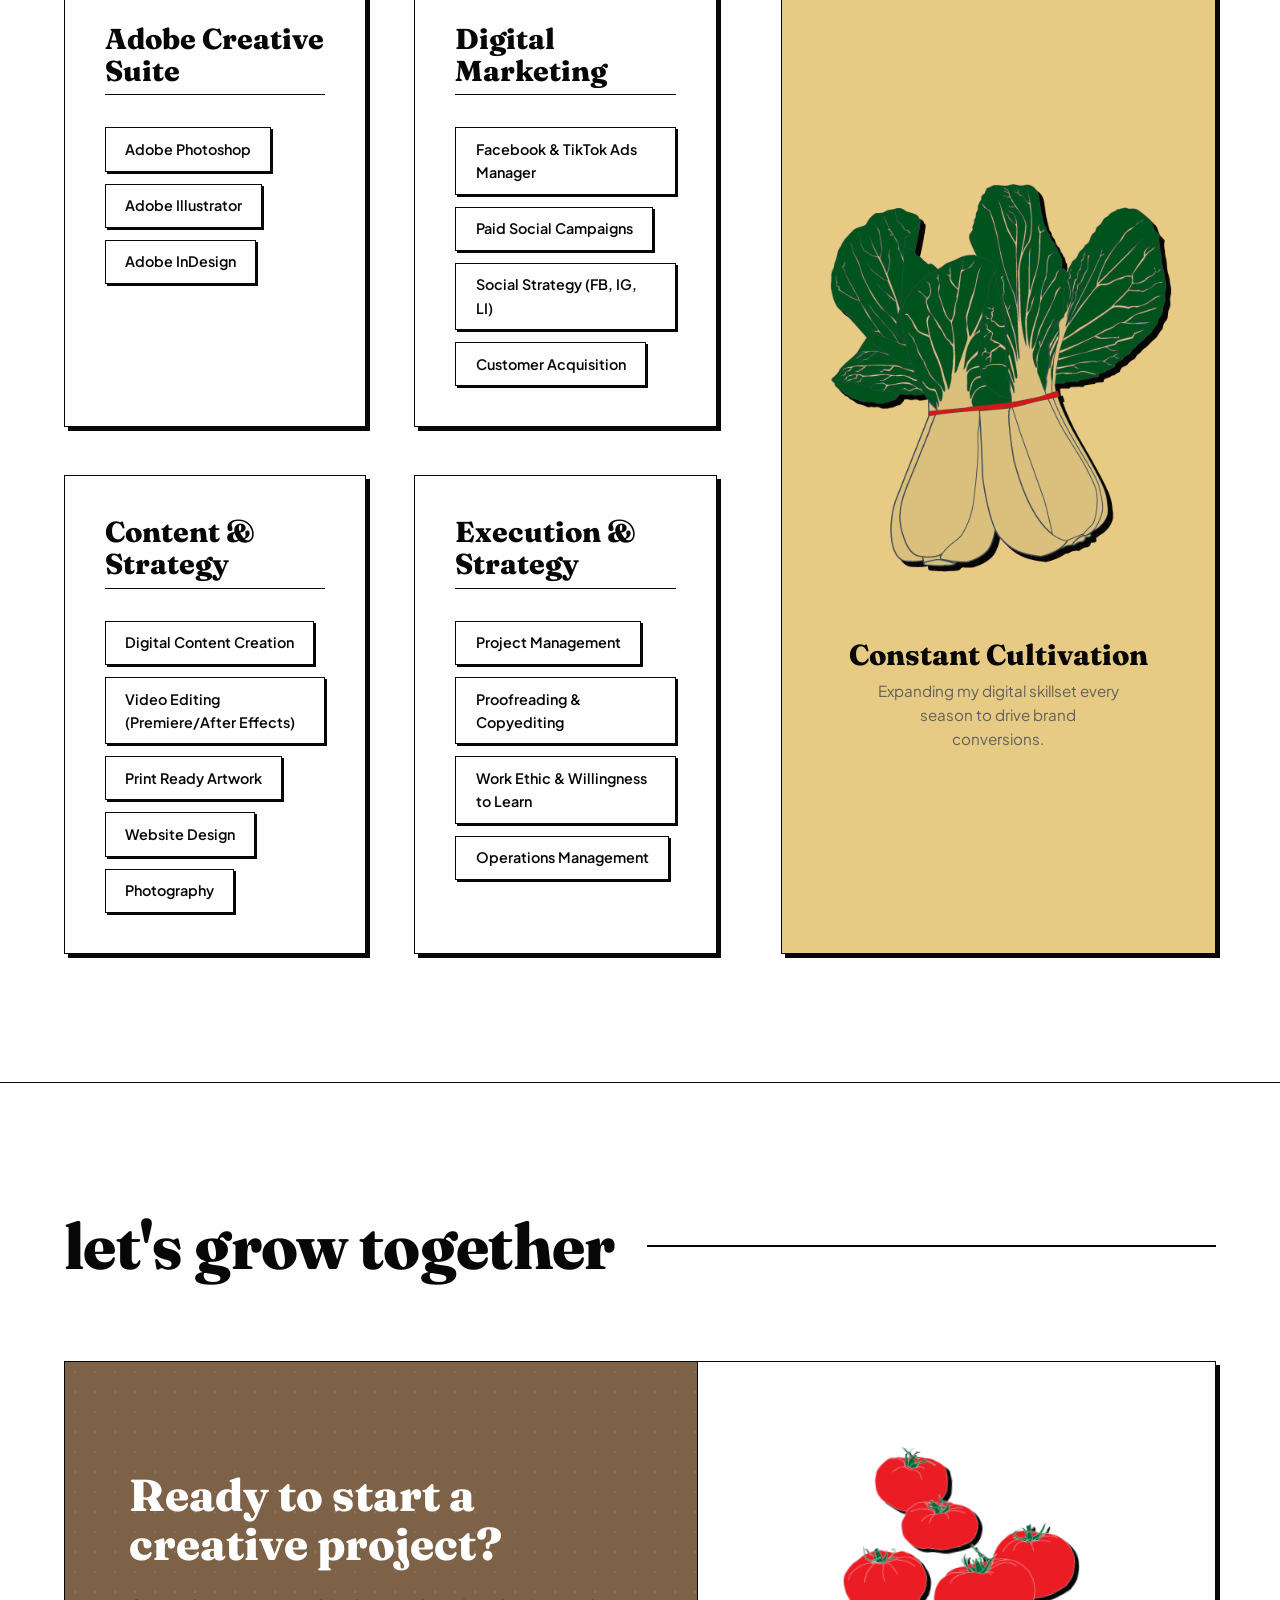
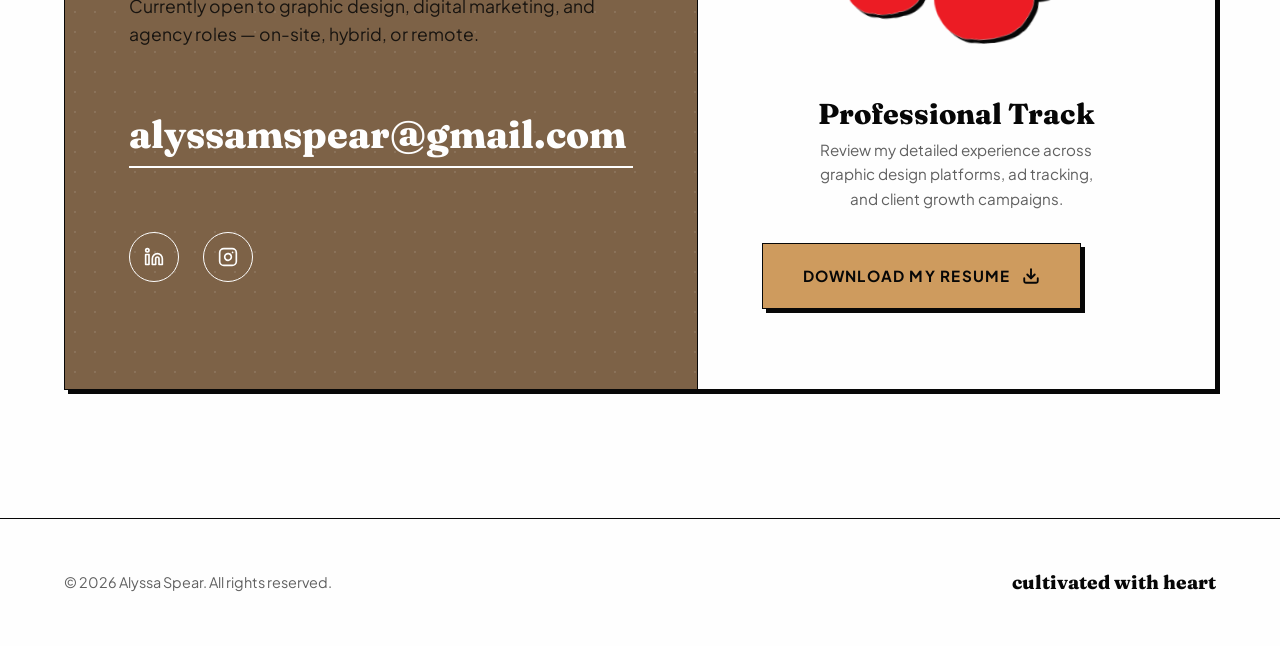
==== commit 7c500603: "Update index.html" ====
--- a/index.html
+++ b/index.html
@@ -28,7 +28,7 @@
 
     <!-- STICKY HEADER -->
     <header class="header">
-       <a href="#" class="logo-link" id="logo">
+      <a href="#" class="logo-link" id="logo">
     <span class="logo-text">
         <svg class="logo-letter" viewBox="0 0 720 720" xmlns="http://www.w3.org/2000/svg">
             <polygon fill="#788b5c" stroke="#000" stroke-width="18.87" stroke-miterlimit="10" points="220.87 425.65 357.53 524.94 494.18 425.65 441.98 265 273.07 265 220.87 425.65"/>
@@ -38,13 +38,14 @@
             <polygon fill="#e7ca83" stroke="#000" stroke-width="18.87" stroke-miterlimit="10" points="357.53 524.94 557.1 655.94 494.18 425.65 357.53 524.94"/>
             <polygon fill="#49648d" stroke="#000" stroke-width="18.87" stroke-miterlimit="10" points="441.98 265 680.44 276.33 494.18 425.65 441.98 265"/>
         </svg>lyssa
-        <svg class="logo-letter" viewBox="0 0 720 720" xmlns="http://www.w3.org/2000/svg">
+        <svg class="logo-letter logo-letter-s" viewBox="0 0 720 720" xmlns="http://www.w3.org/2000/svg">
             <path fill="#d79852" stroke="#000" stroke-width="20.12" stroke-miterlimit="10" d="M559.85,258.05c0-110.38-89.48-199.85-199.85-199.85s-199.85,89.48-199.85,199.85"/>
             <path fill="#49648d" stroke="#000" stroke-width="18.87" stroke-miterlimit="10" d="M559.85,462.66c0,110.38-89.48,199.85-199.85,199.85s-199.85-89.48-199.85-199.85"/>
             <path fill="none" stroke="#000" stroke-width="18.87" stroke-miterlimit="10" d="M559.85,462.66H160.15c0,110.38,89.48,199.85,199.85,199.85s199.85-89.48,199.85-199.85l-399.71-204.61c0-110.38,89.48-199.85,199.85-199.85s199.85,89.48,199.85,199.85H160.15"/>
-        <svg class="logo-letter logo-letter-s" viewBox="0 0 720 720" xmlns="http://www.w3.org/2000/svg">pear
+        </svg>pear
     </span>
 </a>
+
 
         <nav>
             <ul class="nav-menu">
